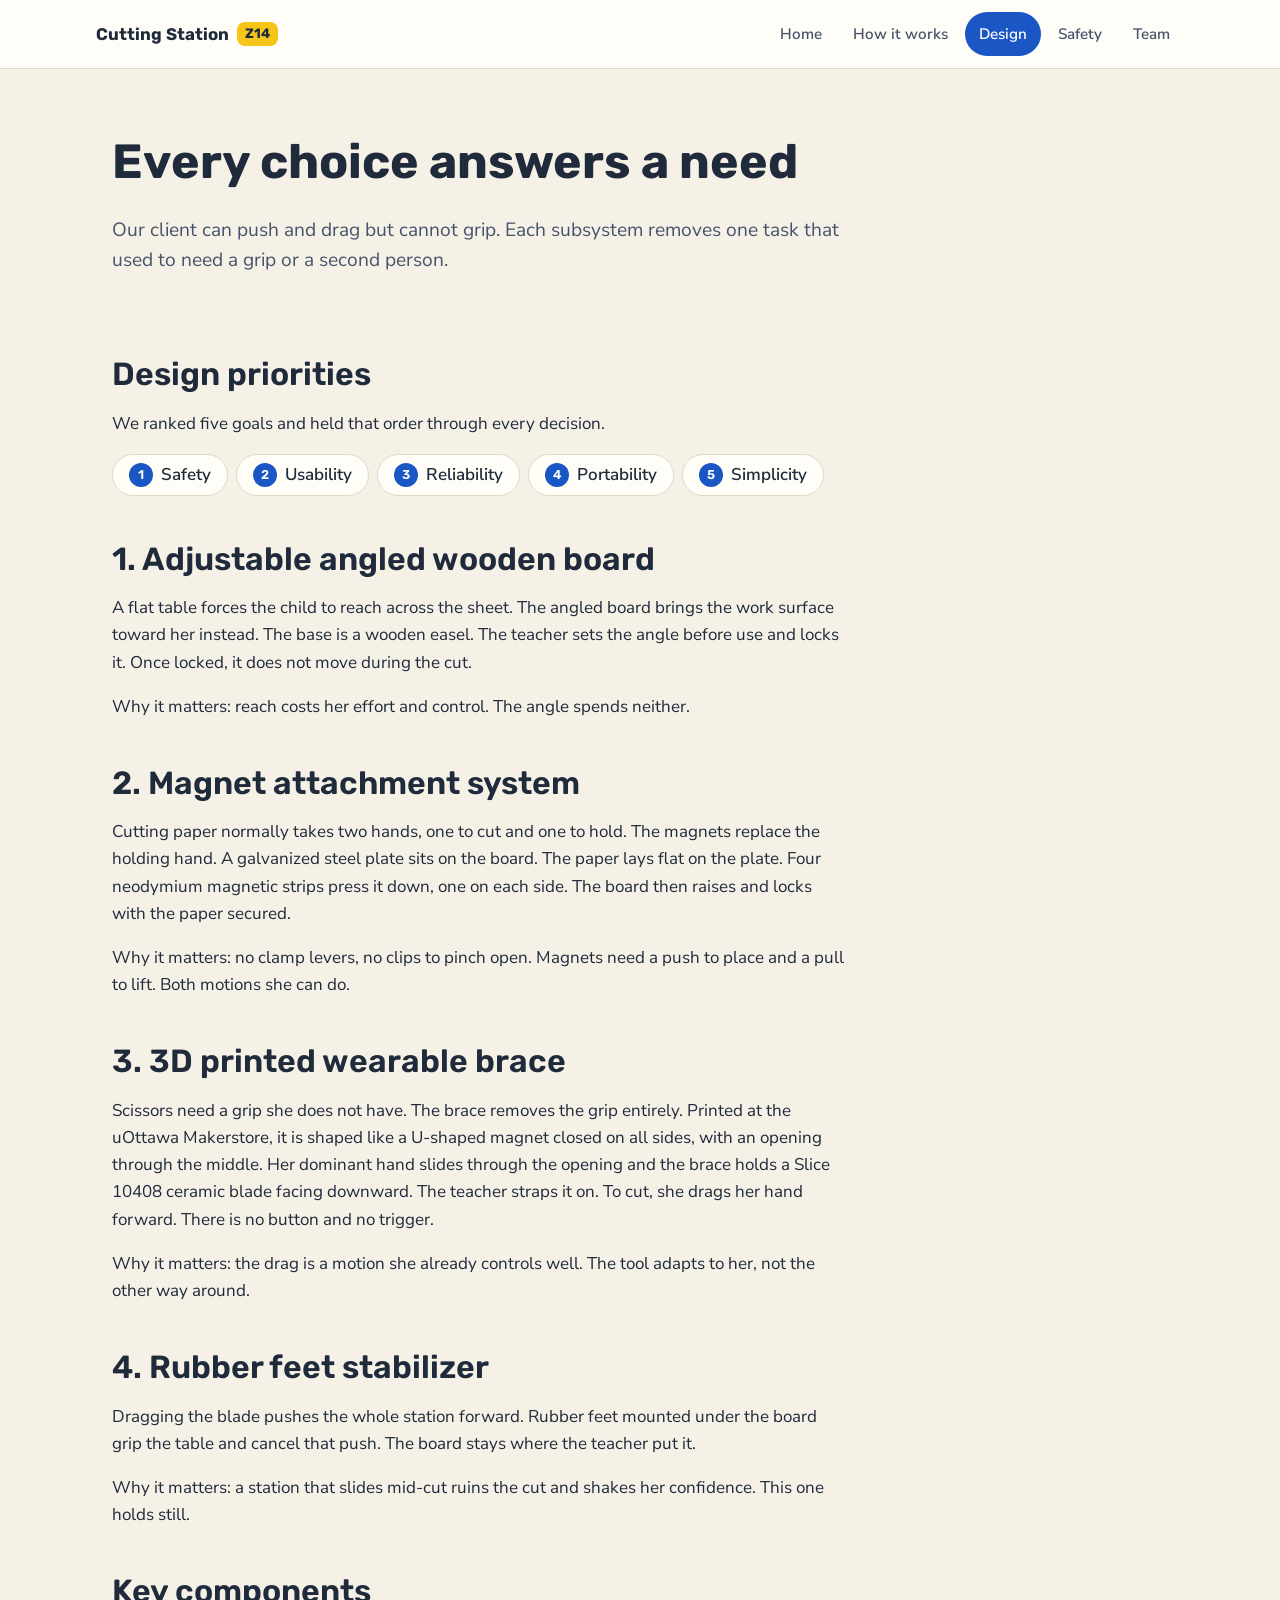
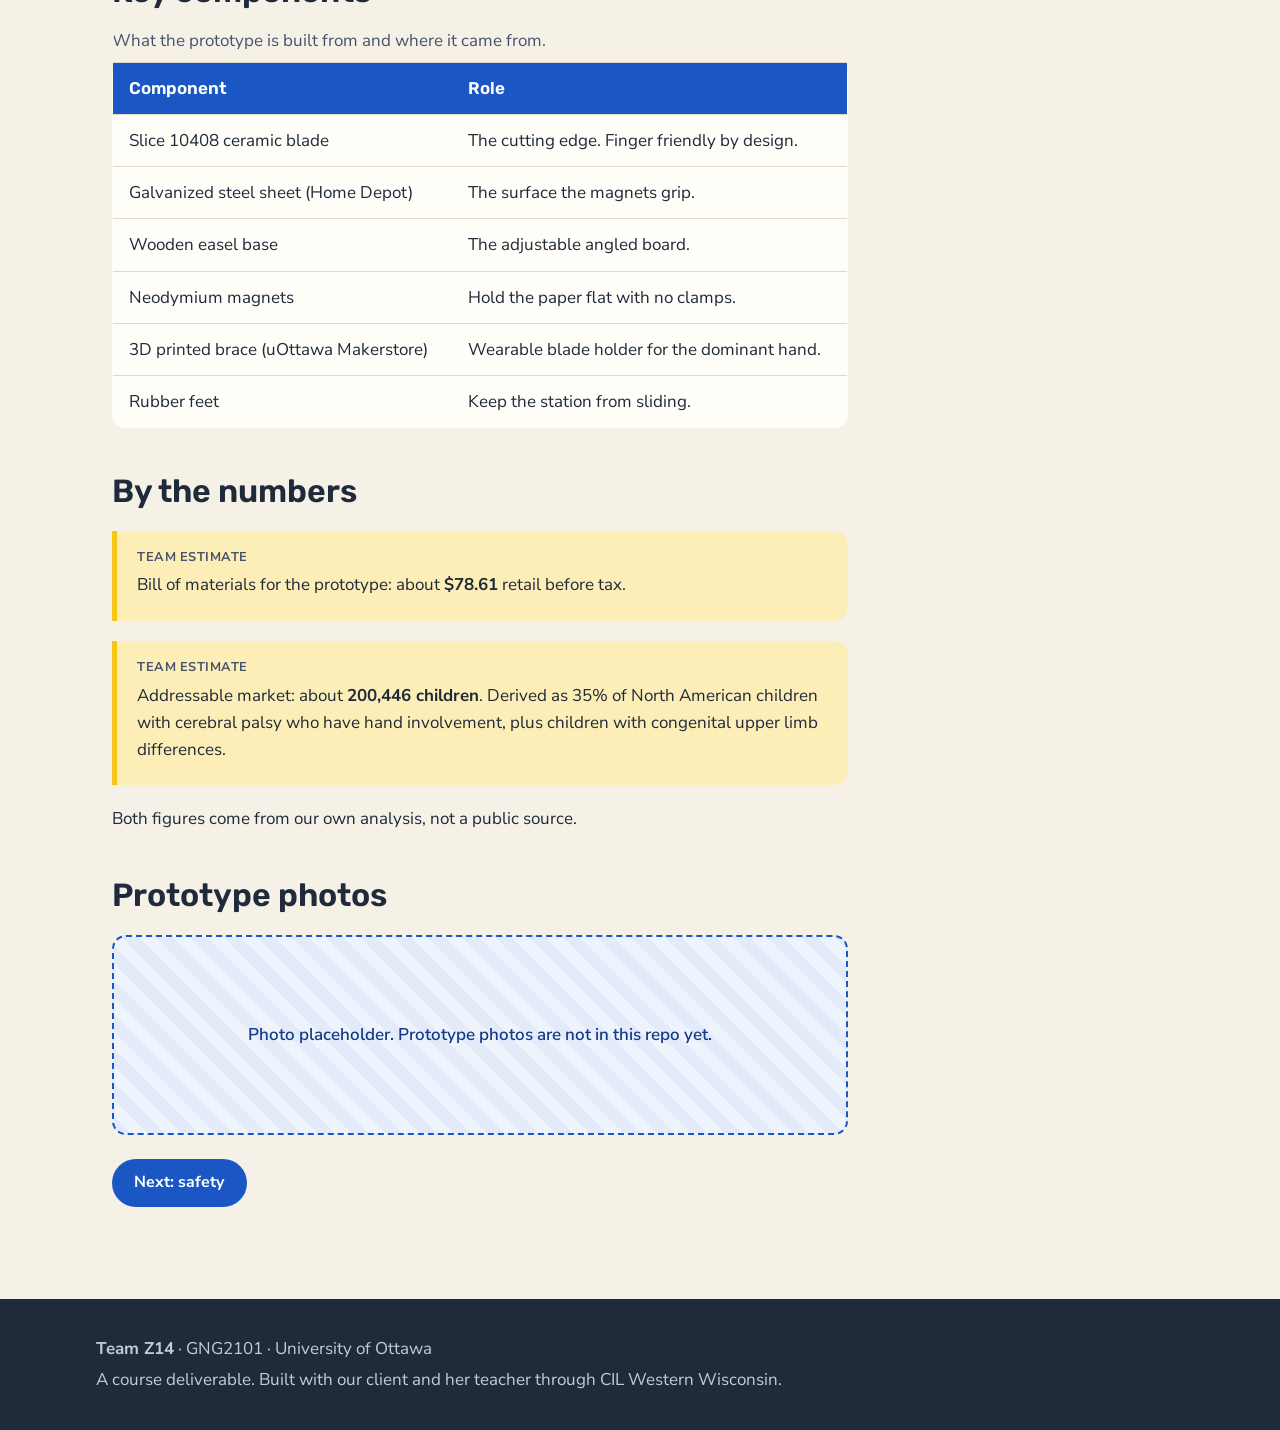
==== design.html @ d17e79a3 "Add Team Z14 product website Five static pages (home, how it works, design, safety, team) with an an" ====
<!DOCTYPE html>
<html lang="en">
<head>
  <meta charset="UTF-8">
  <meta name="viewport" content="width=device-width, initial-scale=1, viewport-fit=cover">
  <meta name="description" content="The four subsystems of the one-hand adaptive cutting station in detail, with the design priorities and the reasoning behind each choice.">
  <title>Design | One-Hand Adaptive Cutting Station | Team Z14</title>
  <link rel="stylesheet" href="styles.css">
</head>
<body>
  <a class="skip-link" href="#main">Skip to main content</a>

  <header class="site-header">
    <div class="header-inner">
      <a class="brand" href="index.html">Cutting Station <span class="brand-badge">Z14</span></a>
      <nav class="site-nav" aria-label="Main navigation">
        <a href="index.html">Home</a>
        <a href="how-it-works.html">How it works</a>
        <a href="design.html" aria-current="page">Design</a>
        <a href="safety.html">Safety</a>
        <a href="team.html">Team</a>
      </nav>
    </div>
  </header>

  <main id="main">
    <section class="hero reveal">
      <h1>Every choice answers a need</h1>
      <p class="lede">Our client can push and drag but cannot grip. Each subsystem removes one task that used to need a grip or a second person.</p>
    </section>

    <section aria-labelledby="priorities-heading" class="prose">
      <h2 id="priorities-heading">Design priorities</h2>
      <p>We ranked five goals and held that order through every decision.</p>
      <ol class="priority-list">
        <li><span class="rank" aria-hidden="true">1</span> Safety</li>
        <li><span class="rank" aria-hidden="true">2</span> Usability</li>
        <li><span class="rank" aria-hidden="true">3</span> Reliability</li>
        <li><span class="rank" aria-hidden="true">4</span> Portability</li>
        <li><span class="rank" aria-hidden="true">5</span> Simplicity</li>
      </ol>
    </section>

    <section aria-labelledby="board-heading" class="prose">
      <h2 id="board-heading">1. Adjustable angled wooden board</h2>
      <p>A flat table forces the child to reach across the sheet. The angled board brings the work surface toward her instead. The base is a wooden easel. The teacher sets the angle before use and locks it. Once locked, it does not move during the cut.</p>
      <p>Why it matters: reach costs her effort and control. The angle spends neither.</p>
    </section>

    <section aria-labelledby="magnet-heading" class="prose">
      <h2 id="magnet-heading">2. Magnet attachment system</h2>
      <p>Cutting paper normally takes two hands, one to cut and one to hold. The magnets replace the holding hand. A galvanized steel plate sits on the board. The paper lays flat on the plate. Four neodymium magnetic strips press it down, one on each side. The board then raises and locks with the paper secured.</p>
      <p>Why it matters: no clamp levers, no clips to pinch open. Magnets need a push to place and a pull to lift. Both motions she can do.</p>
    </section>

    <section aria-labelledby="brace-heading" class="prose">
      <h2 id="brace-heading">3. 3D printed wearable brace</h2>
      <p>Scissors need a grip she does not have. The brace removes the grip entirely. Printed at the uOttawa Makerstore, it is shaped like a U-shaped magnet closed on all sides, with an opening through the middle. Her dominant hand slides through the opening and the brace holds a Slice 10408 ceramic blade facing downward. The teacher straps it on. To cut, she drags her hand forward. There is no button and no trigger.</p>
      <p>Why it matters: the drag is a motion she already controls well. The tool adapts to her, not the other way around.</p>
    </section>

    <section aria-labelledby="feet-heading" class="prose">
      <h2 id="feet-heading">4. Rubber feet stabilizer</h2>
      <p>Dragging the blade pushes the whole station forward. Rubber feet mounted under the board grip the table and cancel that push. The board stays where the teacher put it.</p>
      <p>Why it matters: a station that slides mid-cut ruins the cut and shakes her confidence. This one holds still.</p>
    </section>

    <section aria-labelledby="components-heading">
      <h2 id="components-heading">Key components</h2>
      <div class="table-wrap">
        <table>
          <caption style="text-align:left; padding: 0 0 0.5rem; color: var(--ink-soft);">What the prototype is built from and where it came from.</caption>
          <thead>
            <tr>
              <th scope="col">Component</th>
              <th scope="col">Role</th>
            </tr>
          </thead>
          <tbody>
            <tr>
              <td>Slice 10408 ceramic blade</td>
              <td>The cutting edge. Finger friendly by design.</td>
            </tr>
            <tr>
              <td>Galvanized steel sheet (Home Depot)</td>
              <td>The surface the magnets grip.</td>
            </tr>
            <tr>
              <td>Wooden easel base</td>
              <td>The adjustable angled board.</td>
            </tr>
            <tr>
              <td>Neodymium magnets</td>
              <td>Hold the paper flat with no clamps.</td>
            </tr>
            <tr>
              <td>3D printed brace (uOttawa Makerstore)</td>
              <td>Wearable blade holder for the dominant hand.</td>
            </tr>
            <tr>
              <td>Rubber feet</td>
              <td>Keep the station from sliding.</td>
            </tr>
          </tbody>
        </table>
      </div>
    </section>

    <section aria-labelledby="numbers-heading" class="prose">
      <h2 id="numbers-heading">By the numbers</h2>
      <div class="estimate">
        <p class="label">Team estimate</p>
        <p>Bill of materials for the prototype: about <strong>$78.61</strong> retail before tax.</p>
      </div>
      <div class="estimate">
        <p class="label">Team estimate</p>
        <p>Addressable market: about <strong>200,446 children</strong>. Derived as 35% of North American children with cerebral palsy who have hand involvement, plus children with congenital upper limb differences.</p>
      </div>
      <p>Both figures come from our own analysis, not a public source.</p>
    </section>

    <section aria-labelledby="photos-heading" class="prose">
      <h2 id="photos-heading">Prototype photos</h2>
      <div class="photo-placeholder" role="img" aria-label="Placeholder for photos of the four subsystems. Photos are coming.">
        Photo placeholder. Prototype photos are not in this repo yet.
      </div>
      <div class="cta-row">
        <a class="btn btn-primary" href="safety.html">Next: safety</a>
      </div>
    </section>
  </main>

  <footer class="site-footer">
    <div class="footer-inner">
      <p><strong>Team Z14</strong> · GNG2101 · University of Ottawa</p>
      <p>A course deliverable. Built with our client and her teacher through CIL Western Wisconsin.</p>
    </div>
  </footer>
</body>
</html>
---- styles.css ----
/* Team Z14, One-Hand Adaptive Cutting Station */
@import url('https://fonts.googleapis.com/css2?family=Nunito+Sans:wght@400;600;700&family=Rubik:wght@500;600;700&display=swap');

:root {
  --bg: #f6f1e7;            /* beige background */
  --surface: #fffdf8;       /* card surface */
  --ink: #1f2a3a;           /* near-black blue for text */
  --ink-soft: #46536a;      /* secondary text, 7:1+ on beige */
  --blue: #1a56c4;          /* primary blue */
  --blue-dark: #123b88;
  --blue-tint: #e3ebfa;
  --yellow: #f5c518;        /* accent yellow */
  --yellow-soft: #fdeeb8;
  --line: #e2d9c6;
  --radius: 14px;
  --shadow: 0 1px 3px rgba(31, 42, 58, 0.08), 0 6px 18px rgba(31, 42, 58, 0.06);
}

* { box-sizing: border-box; }

html { scroll-behavior: smooth; }

body {
  margin: 0;
  font-family: 'Nunito Sans', -apple-system, 'Segoe UI', sans-serif;
  font-size: 1.0625rem;
  line-height: 1.6;
  color: var(--ink);
  background: var(--bg);
  -webkit-text-size-adjust: 100%;
}

h1, h2, h3 {
  font-family: 'Rubik', -apple-system, 'Segoe UI', sans-serif;
  line-height: 1.2;
  color: var(--ink);
  margin: 0 0 0.5em;
}

h1 { font-size: clamp(1.9rem, 6vw, 3rem); font-weight: 700; }
h2 { font-size: clamp(1.4rem, 4.5vw, 2rem); font-weight: 600; }
h3 { font-size: 1.15rem; font-weight: 600; }

p { margin: 0 0 1em; }

a { color: var(--blue); }

:focus-visible {
  outline: 3px solid var(--blue);
  outline-offset: 2px;
  border-radius: 4px;
}

.skip-link {
  position: absolute;
  left: 1rem;
  top: -3.5rem;
  z-index: 100;
  background: var(--blue);
  color: #fff;
  padding: 0.75rem 1.25rem;
  border-radius: 0 0 10px 10px;
  text-decoration: none;
  transition: top 150ms ease-out;
}
.skip-link:focus { top: 0; }

/* Header */
.site-header {
  background: var(--surface);
  border-bottom: 1px solid var(--line);
  padding: 0.75rem 1rem;
  padding-top: max(0.75rem, env(safe-area-inset-top));
  position: sticky;
  top: 0;
  z-index: 50;
}

.header-inner {
  max-width: 68rem;
  margin: 0 auto;
  display: flex;
  flex-wrap: wrap;
  align-items: center;
  gap: 0.5rem 1rem;
}

.brand {
  font-family: 'Rubik', sans-serif;
  font-weight: 700;
  font-size: 1.05rem;
  color: var(--ink);
  text-decoration: none;
  display: inline-flex;
  align-items: center;
  gap: 0.5rem;
  min-height: 44px;
}

.brand-badge {
  background: var(--yellow);
  color: var(--ink);
  border-radius: 8px;
  padding: 0.1rem 0.5rem;
  font-size: 0.85rem;
}

.site-nav {
  display: flex;
  flex-wrap: wrap;
  gap: 0.25rem;
  margin-left: auto;
}

.site-nav a {
  display: inline-flex;
  align-items: center;
  min-height: 44px;
  padding: 0.35rem 0.85rem;
  border-radius: 999px;
  text-decoration: none;
  color: var(--ink-soft);
  font-weight: 600;
  font-size: 0.95rem;
  transition: background 200ms ease-out, color 200ms ease-out;
}

.site-nav a:hover { background: var(--blue-tint); color: var(--blue-dark); }

.site-nav a[aria-current="page"] {
  background: var(--blue);
  color: #fff;
}

/* Layout */
main {
  max-width: 68rem;
  margin: 0 auto;
  padding: 1.5rem 1rem 3rem;
  padding-left: max(1rem, env(safe-area-inset-left));
  padding-right: max(1rem, env(safe-area-inset-right));
}

.prose { max-width: 46rem; }

section { margin-bottom: 2.75rem; }

/* Hero */
.hero {
  padding: 2.5rem 0 1rem;
  max-width: 46rem;
}

.hero .eyebrow {
  display: inline-block;
  background: var(--yellow-soft);
  border: 1px solid var(--yellow);
  color: var(--ink);
  font-weight: 700;
  font-size: 0.85rem;
  border-radius: 999px;
  padding: 0.25rem 0.85rem;
  margin-bottom: 1rem;
}

.hero p.lede {
  font-size: 1.2rem;
  color: var(--ink-soft);
}

.cta-row {
  display: flex;
  flex-wrap: wrap;
  gap: 0.75rem;
  margin-top: 1.5rem;
}

.btn {
  display: inline-flex;
  align-items: center;
  justify-content: center;
  gap: 0.5rem;
  min-height: 48px;
  padding: 0.6rem 1.4rem;
  border-radius: 999px;
  font-weight: 700;
  font-size: 1rem;
  text-decoration: none;
  cursor: pointer;
  transition: background 200ms ease-out, transform 150ms ease-out;
  touch-action: manipulation;
}

.btn:active { transform: scale(0.97); }

.btn-primary { background: var(--blue); color: #fff; }
.btn-primary:hover { background: var(--blue-dark); }

.btn-secondary {
  background: var(--surface);
  color: var(--blue-dark);
  border: 2px solid var(--blue);
}
.btn-secondary:hover { background: var(--blue-tint); }

/* Cards */
.card-grid {
  display: grid;
  grid-template-columns: 1fr;
  gap: 1rem;
  margin: 1.25rem 0 0;
  padding: 0;
  list-style: none;
}

@media (min-width: 640px) {
  .card-grid { grid-template-columns: 1fr 1fr; }
}

.card {
  background: var(--surface);
  border: 1px solid var(--line);
  border-radius: var(--radius);
  box-shadow: var(--shadow);
  padding: 1.25rem;
}

.card .icon {
  width: 44px;
  height: 44px;
  border-radius: 12px;
  background: var(--blue-tint);
  color: var(--blue-dark);
  display: inline-flex;
  align-items: center;
  justify-content: center;
  margin-bottom: 0.75rem;
}

.card .icon svg { width: 24px; height: 24px; }

.card p { margin-bottom: 0; color: var(--ink-soft); }

/* Numbered steps */
.steps {
  list-style: none;
  counter-reset: step;
  margin: 1.25rem 0 0;
  padding: 0;
  max-width: 46rem;
}

.steps li {
  counter-increment: step;
  position: relative;
  padding: 0 0 1.5rem 3.5rem;
}

.steps li::before {
  content: counter(step);
  position: absolute;
  left: 0;
  top: 0;
  width: 2.5rem;
  height: 2.5rem;
  border-radius: 50%;
  background: var(--yellow);
  color: var(--ink);
  font-family: 'Rubik', sans-serif;
  font-weight: 700;
  display: flex;
  align-items: center;
  justify-content: center;
}

.steps li:not(:last-child)::after {
  content: "";
  position: absolute;
  left: 1.2rem;
  top: 2.75rem;
  bottom: 0.25rem;
  width: 2px;
  background: var(--line);
}

.steps h3 { margin-bottom: 0.25em; }
.steps p { color: var(--ink-soft); margin-bottom: 0; }

/* Priority list */
.priority-list {
  list-style: none;
  margin: 1rem 0 0;
  padding: 0;
  display: flex;
  flex-wrap: wrap;
  gap: 0.5rem;
}

.priority-list li {
  background: var(--surface);
  border: 1px solid var(--line);
  border-radius: 999px;
  padding: 0.4rem 1rem;
  font-weight: 600;
  display: inline-flex;
  align-items: center;
  gap: 0.5rem;
}

.priority-list .rank {
  background: var(--blue);
  color: #fff;
  width: 1.5rem;
  height: 1.5rem;
  border-radius: 50%;
  display: inline-flex;
  align-items: center;
  justify-content: center;
  font-size: 0.8rem;
  font-family: 'Rubik', sans-serif;
}

/* Photo placeholder */
.photo-placeholder {
  background: repeating-linear-gradient(
    45deg,
    var(--blue-tint),
    var(--blue-tint) 12px,
    #eef3fc 12px,
    #eef3fc 24px
  );
  border: 2px dashed var(--blue);
  border-radius: var(--radius);
  min-height: 200px;
  display: flex;
  align-items: center;
  justify-content: center;
  text-align: center;
  color: var(--blue-dark);
  font-weight: 600;
  padding: 1rem;
  margin: 1.25rem 0;
}

/* Estimate note */
.estimate {
  background: var(--yellow-soft);
  border-left: 5px solid var(--yellow);
  border-radius: 0 var(--radius) var(--radius) 0;
  padding: 1rem 1.25rem;
  margin: 1.25rem 0;
  max-width: 46rem;
}

.estimate p { margin-bottom: 0.35em; }
.estimate .label {
  font-size: 0.8rem;
  font-weight: 700;
  text-transform: uppercase;
  letter-spacing: 0.04em;
  color: var(--ink-soft);
}

/* Tables */
.table-wrap { overflow-x: auto; }

table {
  border-collapse: collapse;
  width: 100%;
  max-width: 46rem;
  background: var(--surface);
  border: 1px solid var(--line);
  border-radius: var(--radius);
  overflow: hidden;
}

th, td {
  text-align: left;
  padding: 0.75rem 1rem;
  border-bottom: 1px solid var(--line);
}

th {
  background: var(--blue);
  color: #fff;
  font-family: 'Rubik', sans-serif;
  font-weight: 600;
}

tr:last-child td { border-bottom: none; }

/* Team */
.team-grid {
  display: grid;
  grid-template-columns: 1fr;
  gap: 1rem;
  margin: 1.25rem 0 0;
  padding: 0;
  list-style: none;
}

@media (min-width: 640px) {
  .team-grid { grid-template-columns: 1fr 1fr; }
}

.team-card {
  background: var(--surface);
  border: 1px solid var(--line);
  border-radius: var(--radius);
  box-shadow: var(--shadow);
  padding: 1.25rem;
  display: flex;
  align-items: center;
  gap: 1rem;
}

.team-card .avatar {
  width: 56px;
  height: 56px;
  border-radius: 50%;
  background: var(--yellow);
  color: var(--ink);
  font-family: 'Rubik', sans-serif;
  font-weight: 700;
  font-size: 1.25rem;
  display: flex;
  align-items: center;
  justify-content: center;
  flex-shrink: 0;
}

.team-card h3 { margin-bottom: 0.1em; }
.team-card p { margin: 0; color: var(--ink-soft); font-size: 0.95rem; }

.todo-note {
  background: var(--blue-tint);
  border: 1px dashed var(--blue);
  border-radius: var(--radius);
  padding: 0.85rem 1.15rem;
  color: var(--blue-dark);
  font-weight: 600;
  max-width: 46rem;
}

/* Footer */
.site-footer {
  background: var(--ink);
  color: #e8ecf4;
  padding: 2rem 1rem;
  padding-bottom: max(2rem, env(safe-area-inset-bottom));
}

.footer-inner {
  max-width: 68rem;
  margin: 0 auto;
}

.site-footer p { margin: 0.25em 0; color: #c3cbdb; }
.site-footer a { color: var(--yellow); }

/* Reveal animation */
@media (prefers-reduced-motion: no-preference) {
  .reveal {
    opacity: 0;
    transform: translateY(12px);
    animation: reveal 500ms ease-out forwards;
  }
  @keyframes reveal {
    to { opacity: 1; transform: none; }
  }
}
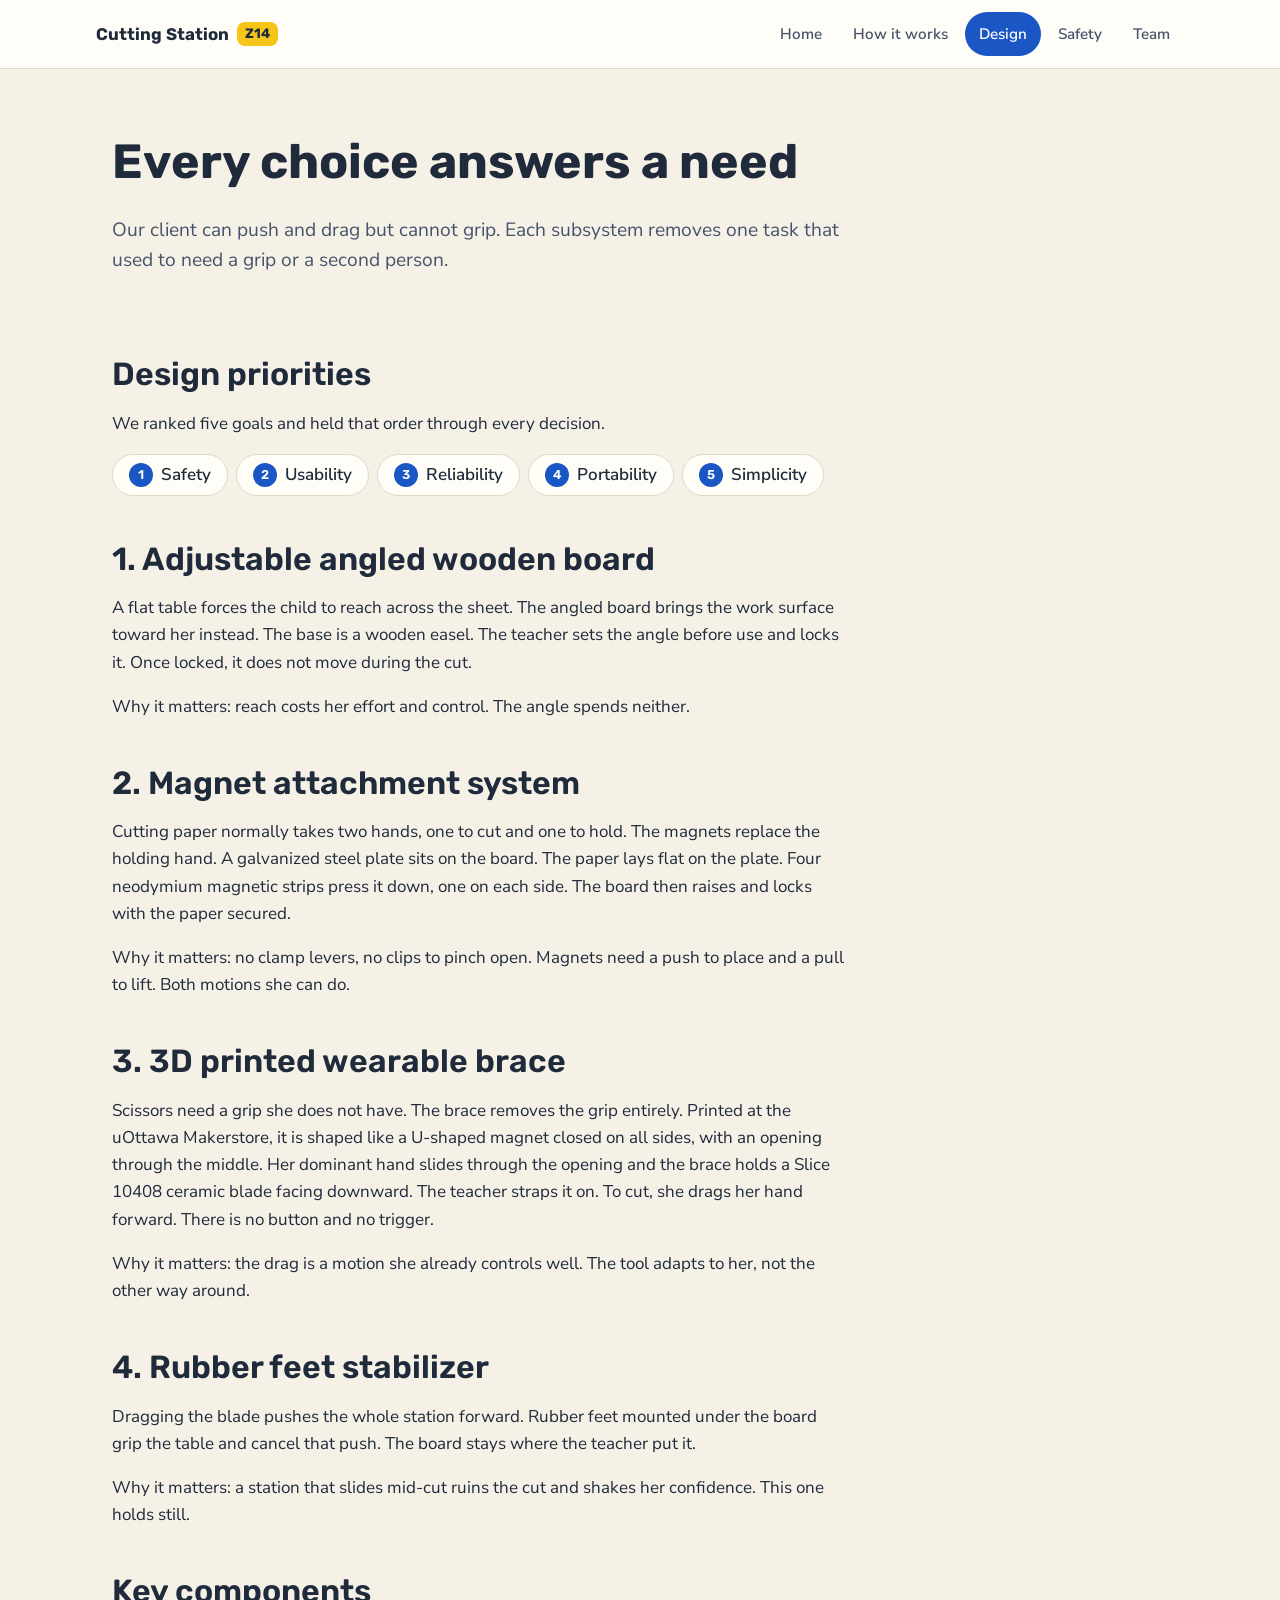
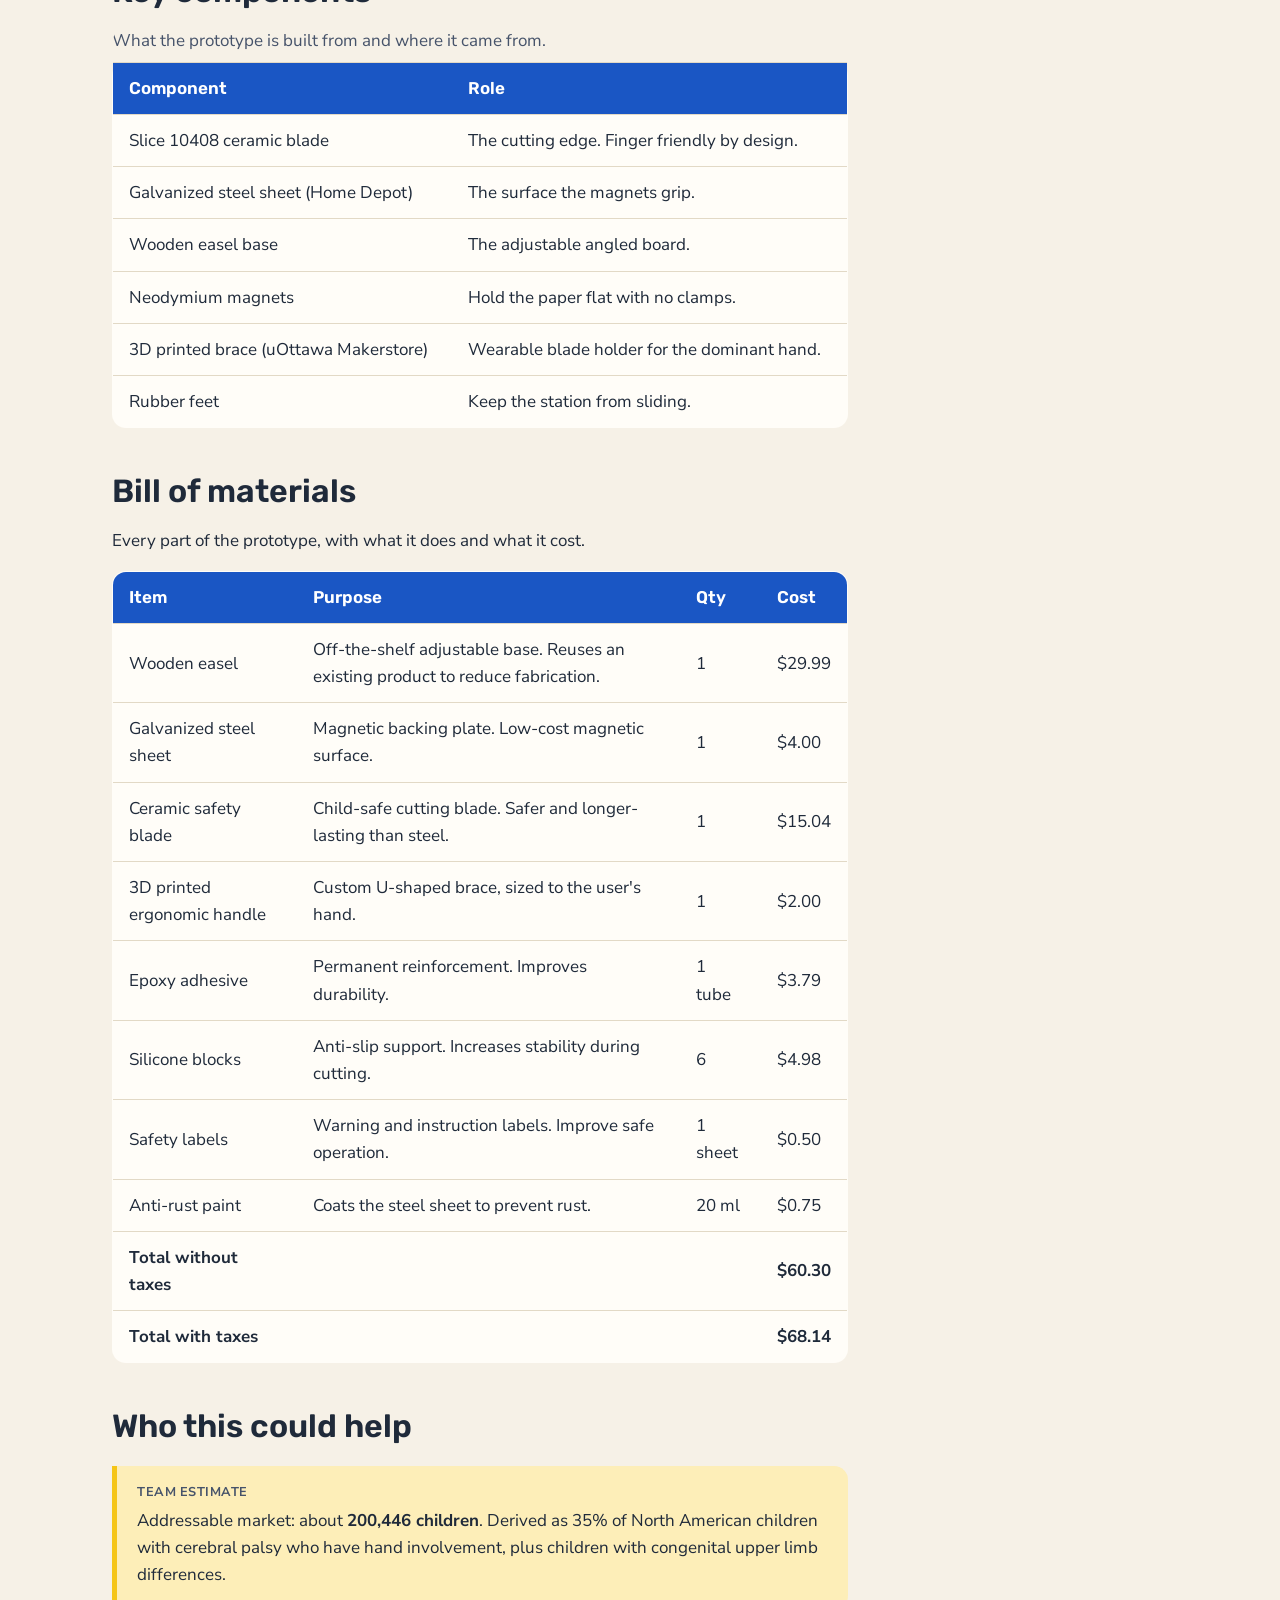
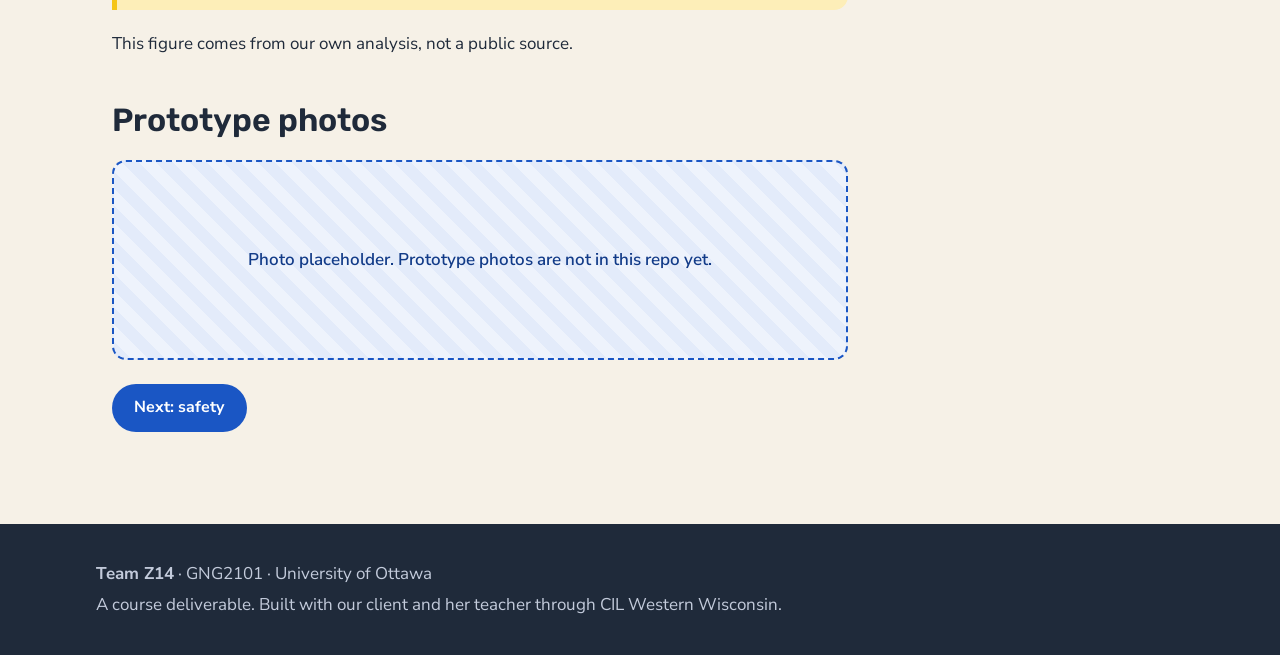
==== commit 2b2eb302: "Add demo scene controls and real bill of materials Number buttons 1-4 jump the home demo to each sce" ====
--- a/design.html
+++ b/design.html
@@ -106,17 +106,92 @@
       </div>
     </section>
 
+    <section aria-labelledby="bom-heading">
+      <h2 id="bom-heading">Bill of materials</h2>
+      <p class="prose">Every part of the prototype, with what it does and what it cost.</p>
+      <div class="table-wrap">
+        <table>
+          <thead>
+            <tr>
+              <th scope="col">Item</th>
+              <th scope="col">Purpose</th>
+              <th scope="col">Qty</th>
+              <th scope="col">Cost</th>
+            </tr>
+          </thead>
+          <tbody>
+            <tr>
+              <td>Wooden easel</td>
+              <td>Off-the-shelf adjustable base. Reuses an existing product to reduce fabrication.</td>
+              <td>1</td>
+              <td>$29.99</td>
+            </tr>
+            <tr>
+              <td>Galvanized steel sheet</td>
+              <td>Magnetic backing plate. Low-cost magnetic surface.</td>
+              <td>1</td>
+              <td>$4.00</td>
+            </tr>
+            <tr>
+              <td>Ceramic safety blade</td>
+              <td>Child-safe cutting blade. Safer and longer-lasting than steel.</td>
+              <td>1</td>
+              <td>$15.04</td>
+            </tr>
+            <tr>
+              <td>3D printed ergonomic handle</td>
+              <td>Custom U-shaped brace, sized to the user's hand.</td>
+              <td>1</td>
+              <td>$2.00</td>
+            </tr>
+            <tr>
+              <td>Epoxy adhesive</td>
+              <td>Permanent reinforcement. Improves durability.</td>
+              <td>1 tube</td>
+              <td>$3.79</td>
+            </tr>
+            <tr>
+              <td>Silicone blocks</td>
+              <td>Anti-slip support. Increases stability during cutting.</td>
+              <td>6</td>
+              <td>$4.98</td>
+            </tr>
+            <tr>
+              <td>Safety labels</td>
+              <td>Warning and instruction labels. Improve safe operation.</td>
+              <td>1 sheet</td>
+              <td>$0.50</td>
+            </tr>
+            <tr>
+              <td>Anti-rust paint</td>
+              <td>Coats the steel sheet to prevent rust.</td>
+              <td>20 ml</td>
+              <td>$0.75</td>
+            </tr>
+            <tr>
+              <td><strong>Total without taxes</strong></td>
+              <td></td>
+              <td></td>
+              <td><strong>$60.30</strong></td>
+            </tr>
+            <tr>
+              <td><strong>Total with taxes</strong></td>
+              <td></td>
+              <td></td>
+              <td><strong>$68.14</strong></td>
+            </tr>
+          </tbody>
+        </table>
+      </div>
+    </section>
+
     <section aria-labelledby="numbers-heading" class="prose">
-      <h2 id="numbers-heading">By the numbers</h2>
-      <div class="estimate">
-        <p class="label">Team estimate</p>
-        <p>Bill of materials for the prototype: about <strong>$78.61</strong> retail before tax.</p>
-      </div>
+      <h2 id="numbers-heading">Who this could help</h2>
       <div class="estimate">
         <p class="label">Team estimate</p>
         <p>Addressable market: about <strong>200,446 children</strong>. Derived as 35% of North American children with cerebral palsy who have hand involvement, plus children with congenital upper limb differences.</p>
       </div>
-      <p>Both figures come from our own analysis, not a public source.</p>
+      <p>This figure comes from our own analysis, not a public source.</p>
     </section>
 
     <section aria-labelledby="photos-heading" class="prose">
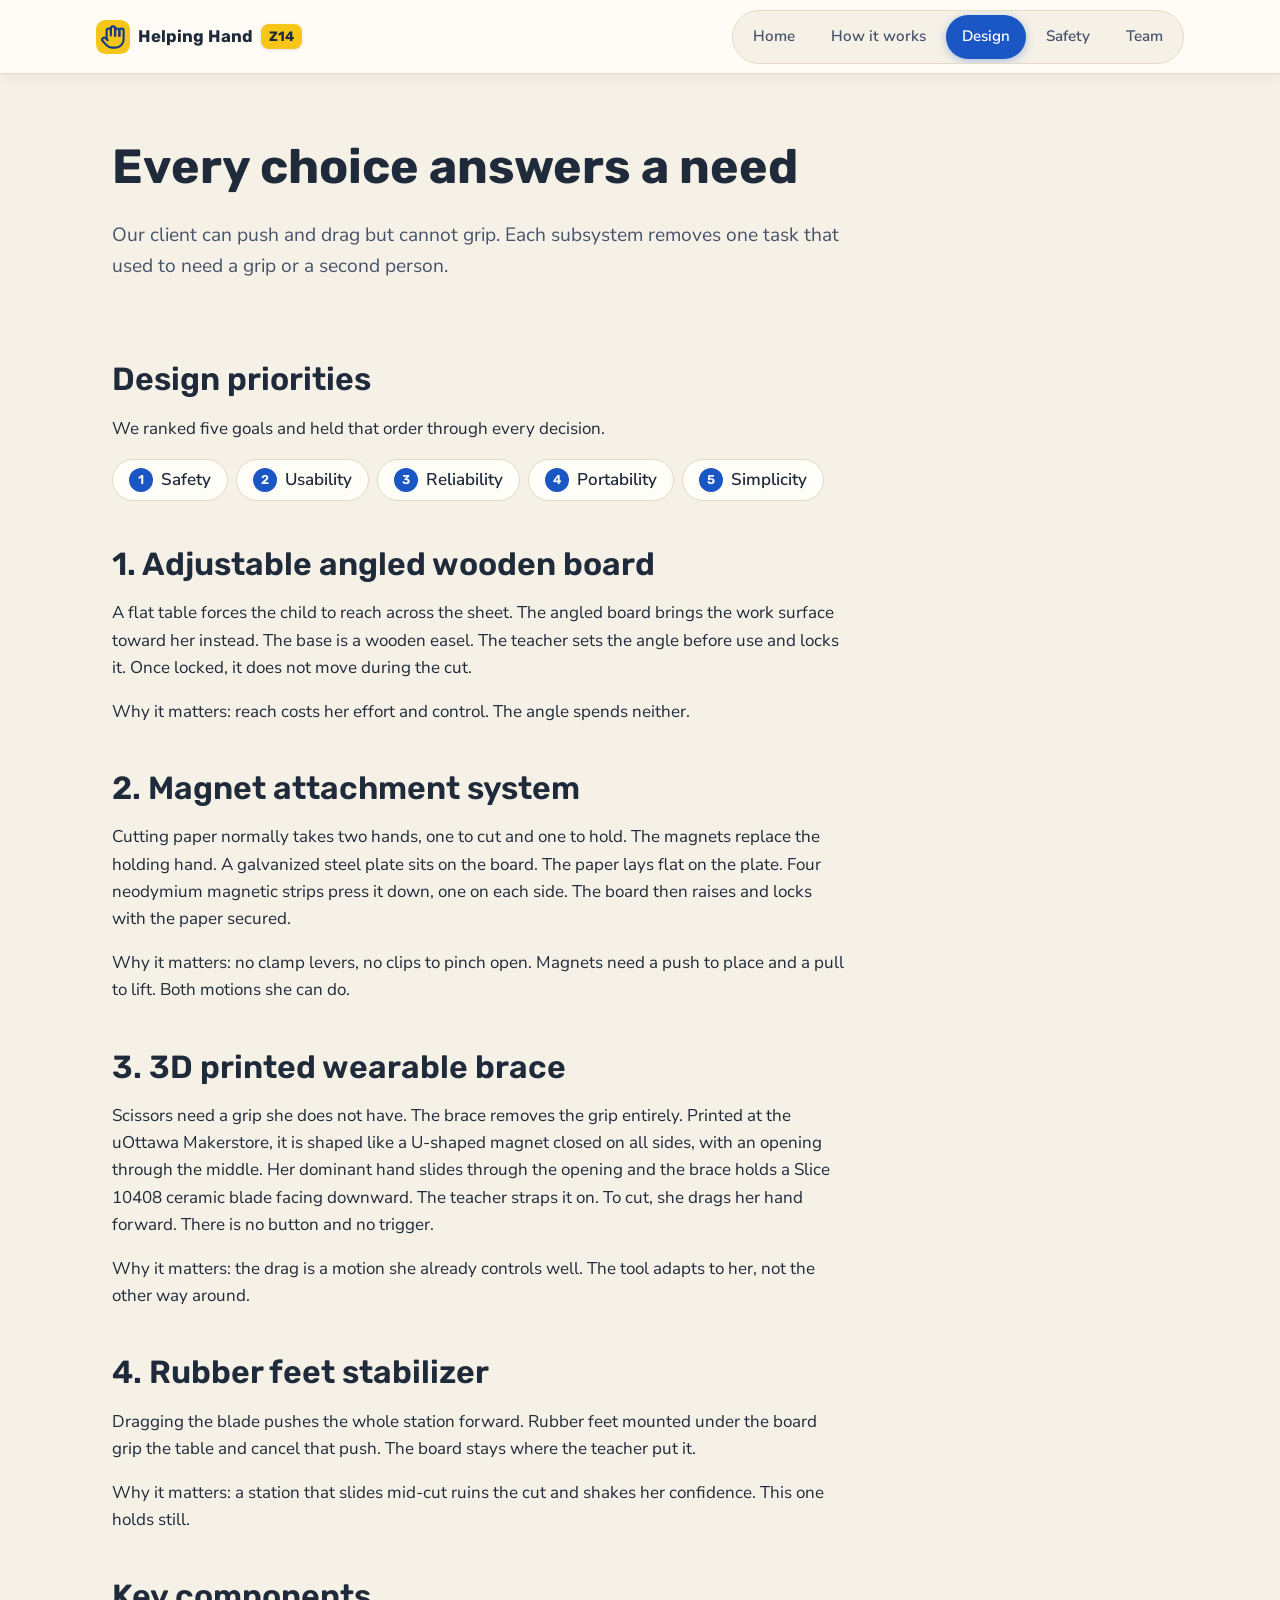
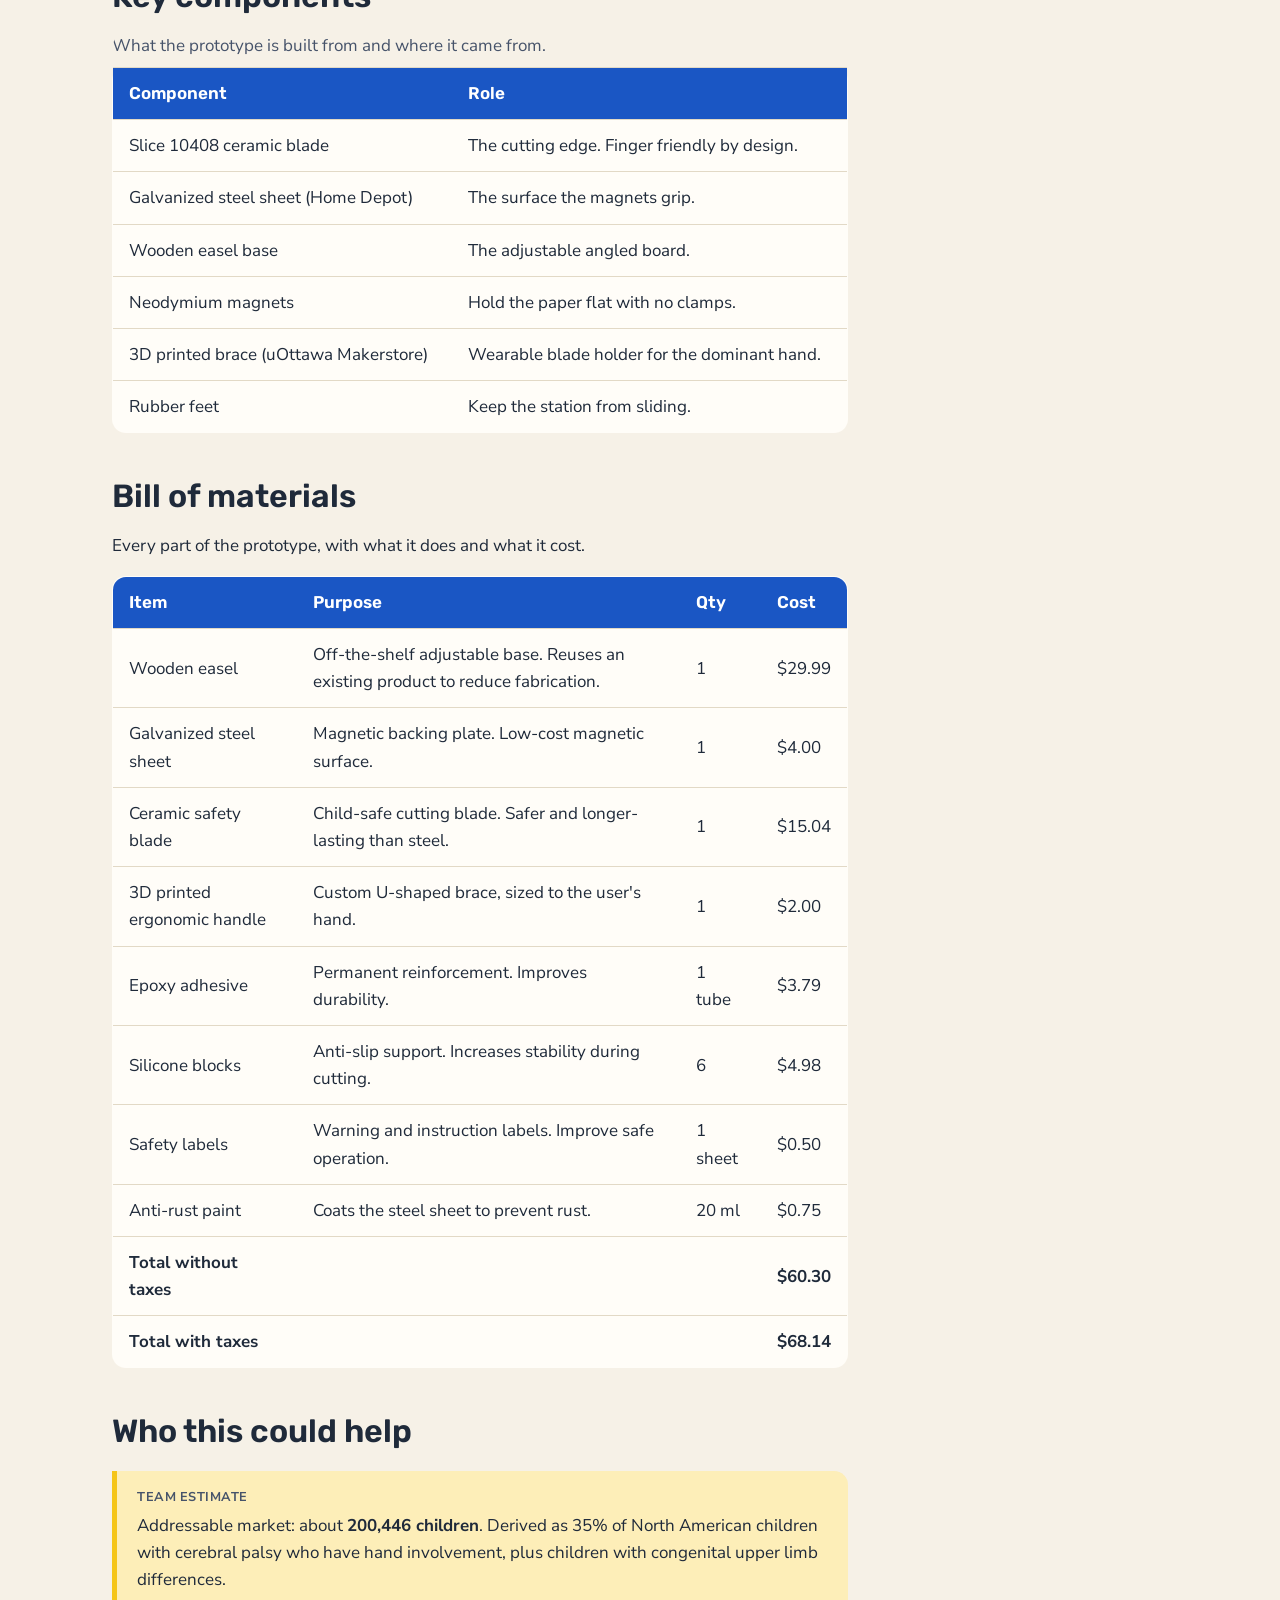
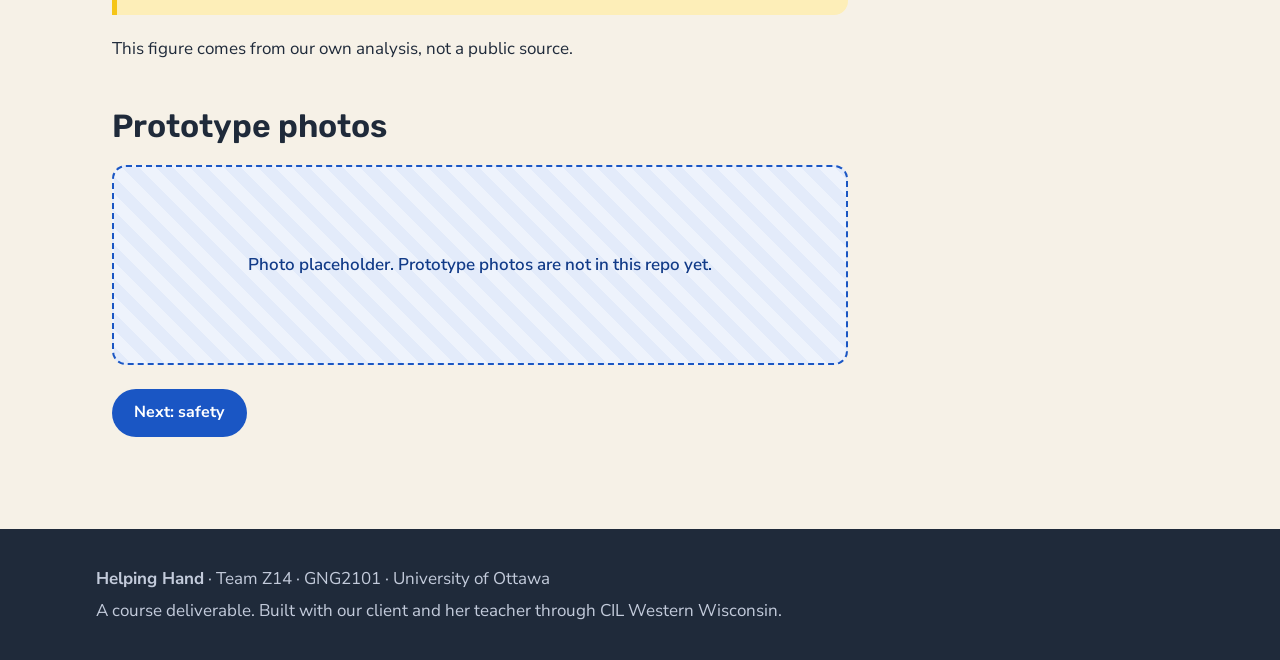
==== commit e612796f: "Add animated helping-hand logo and Helping Hand team name The nav brand shows a hand mark that draws" ====
--- a/design.html
+++ b/design.html
@@ -1,10 +1,11 @@
-<!DOCTYPE html>
+﻿<!DOCTYPE html>
 <html lang="en">
 <head>
   <meta charset="UTF-8">
   <meta name="viewport" content="width=device-width, initial-scale=1, viewport-fit=cover">
   <meta name="description" content="The four subsystems of the one-hand adaptive cutting station in detail, with the design priorities and the reasoning behind each choice.">
-  <title>Design | One-Hand Adaptive Cutting Station | Team Z14</title>
+  <title>Design | One-Hand Adaptive Cutting Station | Helping Hand</title>
+  <link rel="icon" href="logo.svg" type="image/svg+xml">
   <link rel="stylesheet" href="styles.css">
 </head>
 <body>
@@ -12,7 +13,7 @@
 
   <header class="site-header">
     <div class="header-inner">
-      <a class="brand" href="index.html">Cutting Station <span class="brand-badge">Z14</span></a>
+      <a class="brand" href="index.html"><svg class="brand-logo" viewBox="0 0 32 32" aria-hidden="true"><rect width="32" height="32" rx="9" fill="#f5c518"/><g fill="none" stroke="#123b88" stroke-width="2" stroke-linecap="round" stroke-linejoin="round" transform="translate(4 4)"><path d="M18 11V6a2 2 0 0 0-4 0v5"/><path d="M14 10V4a2 2 0 0 0-4 0v2"/><path d="M10 10.5V6a2 2 0 0 0-4 0v8"/><path d="m7 15-1.76-1.76a2 2 0 0 0-2.83 2.83l3.6 3.6A8 8 0 0 0 12 22h2a8 8 0 0 0 8-8V6a2 2 0 0 0-4 0v5"/></g></svg> Helping Hand <span class="brand-badge">Z14</span></a>
       <nav class="site-nav" aria-label="Main navigation">
         <a href="index.html">Home</a>
         <a href="how-it-works.html">How it works</a>
@@ -207,7 +208,7 @@
 
   <footer class="site-footer">
     <div class="footer-inner">
-      <p><strong>Team Z14</strong> · GNG2101 · University of Ottawa</p>
+      <p><strong>Helping Hand</strong> · Team Z14 · GNG2101 · University of Ottawa</p>
       <p>A course deliverable. Built with our client and her teacher through CIL Western Wisconsin.</p>
     </div>
   </footer>
--- a/styles.css
+++ b/styles.css
@@ -67,10 +67,13 @@
 
 /* Header */
 .site-header {
-  background: var(--surface);
+  background: rgba(255, 253, 248, 0.92);
+  -webkit-backdrop-filter: blur(12px);
+  backdrop-filter: blur(12px);
   border-bottom: 1px solid var(--line);
-  padding: 0.75rem 1rem;
-  padding-top: max(0.75rem, env(safe-area-inset-top));
+  box-shadow: 0 2px 14px rgba(31, 42, 58, 0.06);
+  padding: 0.6rem 1rem;
+  padding-top: max(0.6rem, env(safe-area-inset-top));
   position: sticky;
   top: 0;
   z-index: 50;
@@ -97,31 +100,76 @@
   min-height: 44px;
 }
 
+.brand-logo {
+  width: 34px;
+  height: 34px;
+  flex-shrink: 0;
+  transform-origin: 50% 80%;
+}
+
+@media (prefers-reduced-motion: no-preference) {
+  .brand-logo path {
+    stroke-dasharray: 60;
+    stroke-dashoffset: 60;
+    animation: logo-draw 700ms ease-out forwards;
+  }
+  .brand-logo path:nth-of-type(1) { animation-delay: 100ms; }
+  .brand-logo path:nth-of-type(2) { animation-delay: 220ms; }
+  .brand-logo path:nth-of-type(3) { animation-delay: 340ms; }
+  .brand-logo path:nth-of-type(4) { animation-delay: 460ms; }
+
+  @keyframes logo-draw {
+    to { stroke-dashoffset: 0; }
+  }
+
+  .brand:hover .brand-logo,
+  .brand:focus-visible .brand-logo {
+    animation: logo-wave 600ms ease-in-out;
+  }
+
+  @keyframes logo-wave {
+    0%, 100% { transform: rotate(0); }
+    25% { transform: rotate(-12deg); }
+    60% { transform: rotate(10deg); }
+  }
+}
+
 .brand-badge {
   background: var(--yellow);
   color: var(--ink);
   border-radius: 8px;
   padding: 0.1rem 0.5rem;
   font-size: 0.85rem;
+  box-shadow: 0 1px 3px rgba(31, 42, 58, 0.15);
 }
 
 .site-nav {
   display: flex;
-  flex-wrap: wrap;
   gap: 0.25rem;
   margin-left: auto;
-}
+  background: var(--bg);
+  border: 1px solid var(--line);
+  border-radius: 999px;
+  padding: 0.25rem;
+  overflow-x: auto;
+  scrollbar-width: none;
+  -webkit-overflow-scrolling: touch;
+}
+
+.site-nav::-webkit-scrollbar { display: none; }
 
 .site-nav a {
   display: inline-flex;
   align-items: center;
+  justify-content: center;
   min-height: 44px;
-  padding: 0.35rem 0.85rem;
+  padding: 0.3rem 1rem;
   border-radius: 999px;
   text-decoration: none;
   color: var(--ink-soft);
   font-weight: 600;
   font-size: 0.95rem;
+  white-space: nowrap;
   transition: background 200ms ease-out, color 200ms ease-out;
 }
 
@@ -130,6 +178,22 @@
 .site-nav a[aria-current="page"] {
   background: var(--blue);
   color: #fff;
+  box-shadow: 0 2px 8px rgba(26, 86, 196, 0.35);
+}
+
+@media (max-width: 640px) {
+  .header-inner {
+    flex-direction: column;
+    align-items: stretch;
+    gap: 0.4rem;
+  }
+  .brand { justify-content: center; min-height: 0; }
+  .site-nav { margin-left: 0; width: 100%; }
+  .site-nav a {
+    flex: 1;
+    padding: 0.3rem 0.6rem;
+    font-size: 0.875rem;
+  }
 }
 
 /* Layout */
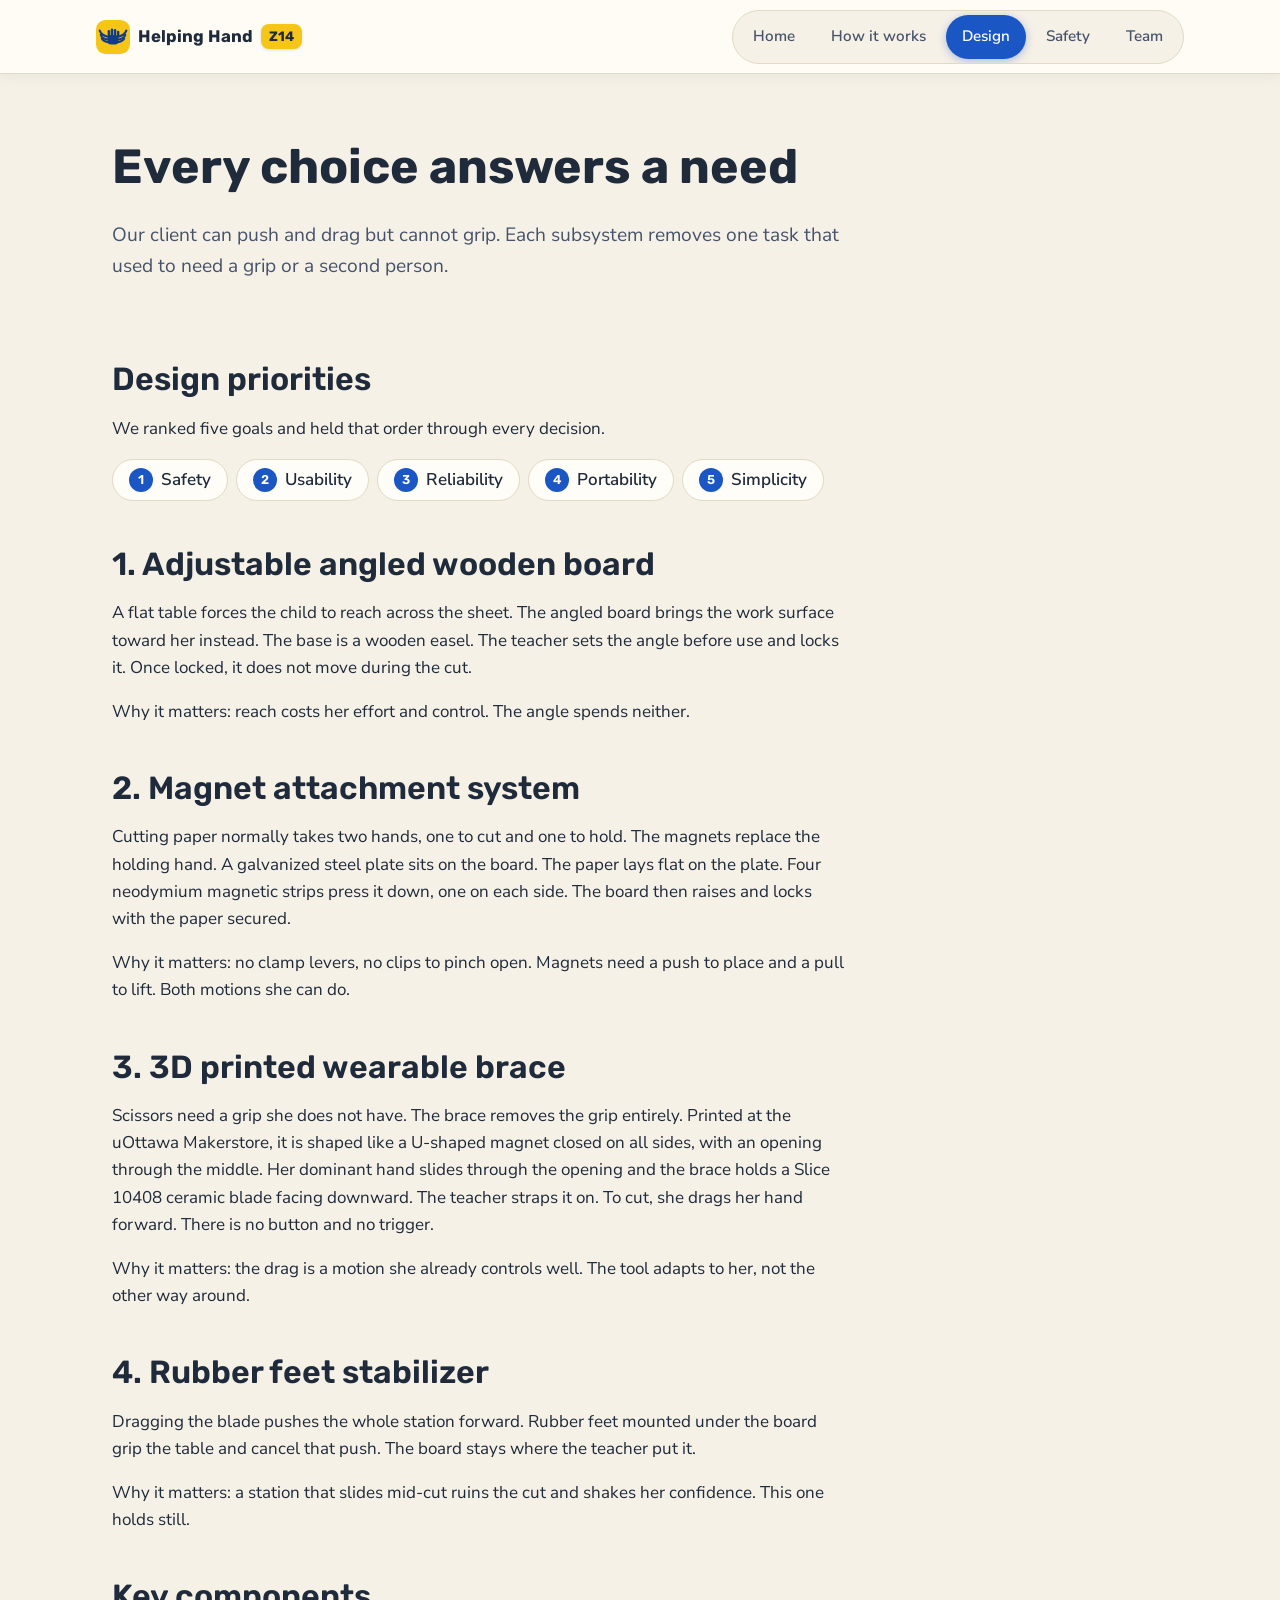
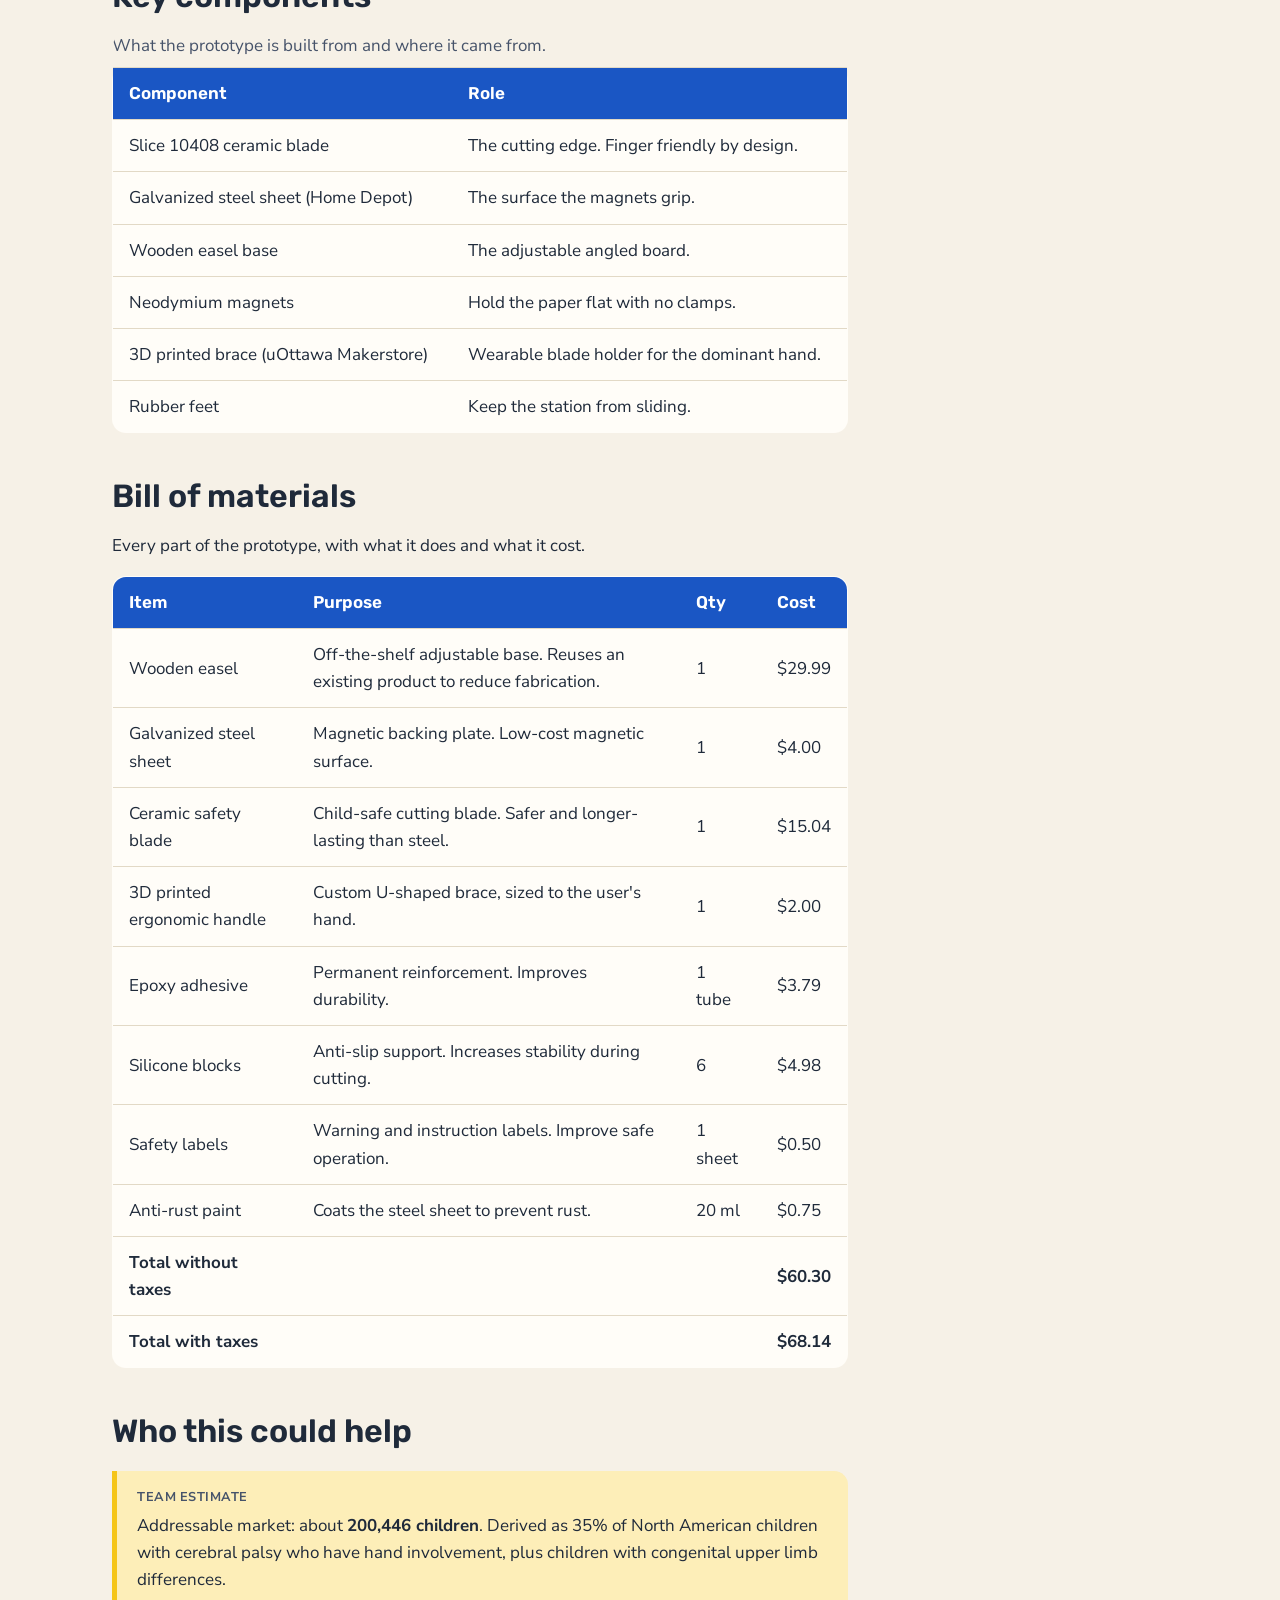
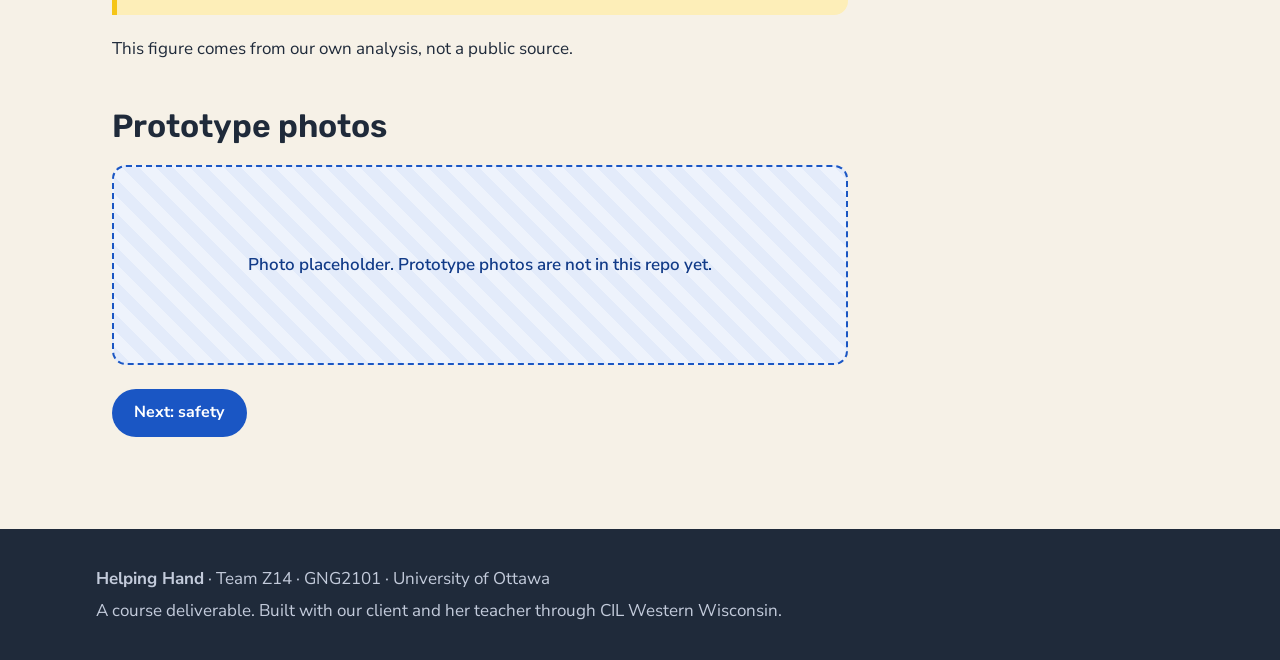
==== commit 9632a994: "Give the logo wings and a solid hand The hand is now a filled silhouette so the three wing feathers " ====
--- a/design.html
+++ b/design.html
@@ -13,7 +13,7 @@
 
   <header class="site-header">
     <div class="header-inner">
-      <a class="brand" href="index.html"><svg class="brand-logo" viewBox="0 0 32 32" aria-hidden="true"><rect width="32" height="32" rx="9" fill="#f5c518"/><g fill="none" stroke="#123b88" stroke-width="2" stroke-linecap="round" stroke-linejoin="round" transform="translate(4 4)"><path d="M18 11V6a2 2 0 0 0-4 0v5"/><path d="M14 10V4a2 2 0 0 0-4 0v2"/><path d="M10 10.5V6a2 2 0 0 0-4 0v8"/><path d="m7 15-1.76-1.76a2 2 0 0 0-2.83 2.83l3.6 3.6A8 8 0 0 0 12 22h2a8 8 0 0 0 8-8V6a2 2 0 0 0-4 0v5"/></g></svg> Helping Hand <span class="brand-badge">Z14</span></a>
+      <a class="brand" href="index.html"><svg class="brand-logo" viewBox="0 0 32 32" aria-hidden="true"><rect width="32" height="32" rx="9" fill="#f5c518"/><g class="wing wing-l" fill="none" stroke="#123b88" stroke-width="2" stroke-linecap="round"><path d="M12 16 C 7 15, 4.5 13, 3.5 10"/><path d="M12 18.5 C 8 18, 5 16.5, 4.5 14"/><path d="M12 21 C 9 20.5, 6.5 19.5, 5.5 17.5"/></g><g class="wing wing-r" fill="none" stroke="#123b88" stroke-width="2" stroke-linecap="round"><path d="M20 16 C 25 15, 27.5 13, 28.5 10"/><path d="M20 18.5 C 24 18, 27 16.5, 27.5 14"/><path d="M20 21 C 23 20.5, 25.5 19.5, 26.5 17.5"/></g><g fill="#123b88"><rect x="11" y="14" width="10" height="9" rx="3"/><rect x="11" y="9.5" width="2.3" height="6" rx="1.15"/><rect x="13.9" y="8" width="2.3" height="7.5" rx="1.15"/><rect x="16.8" y="8.5" width="2.3" height="7" rx="1.15"/><rect x="19.7" y="10" width="2.3" height="5.5" rx="1.15"/></g></svg> Helping Hand <span class="brand-badge">Z14</span></a>
       <nav class="site-nav" aria-label="Main navigation">
         <a href="index.html">Home</a>
         <a href="how-it-works.html">How it works</a>
--- a/styles.css
+++ b/styles.css
@@ -107,6 +107,10 @@
   transform-origin: 50% 80%;
 }
 
+.brand-logo .wing { transform-box: fill-box; }
+.brand-logo .wing-l { transform-origin: 100% 50%; }
+.brand-logo .wing-r { transform-origin: 0% 50%; }
+
 @media (prefers-reduced-motion: no-preference) {
   .brand-logo path {
     stroke-dasharray: 60;
@@ -131,6 +135,28 @@
     0%, 100% { transform: rotate(0); }
     25% { transform: rotate(-12deg); }
     60% { transform: rotate(10deg); }
+  }
+
+  .brand:hover .wing-l,
+  .brand:focus-visible .wing-l {
+    animation: flap-l 700ms ease-in-out;
+  }
+
+  .brand:hover .wing-r,
+  .brand:focus-visible .wing-r {
+    animation: flap-r 700ms ease-in-out;
+  }
+
+  @keyframes flap-l {
+    0%, 100% { transform: rotate(0); }
+    35% { transform: rotate(18deg); }
+    70% { transform: rotate(-8deg); }
+  }
+
+  @keyframes flap-r {
+    0%, 100% { transform: rotate(0); }
+    35% { transform: rotate(-18deg); }
+    70% { transform: rotate(8deg); }
   }
 }
 
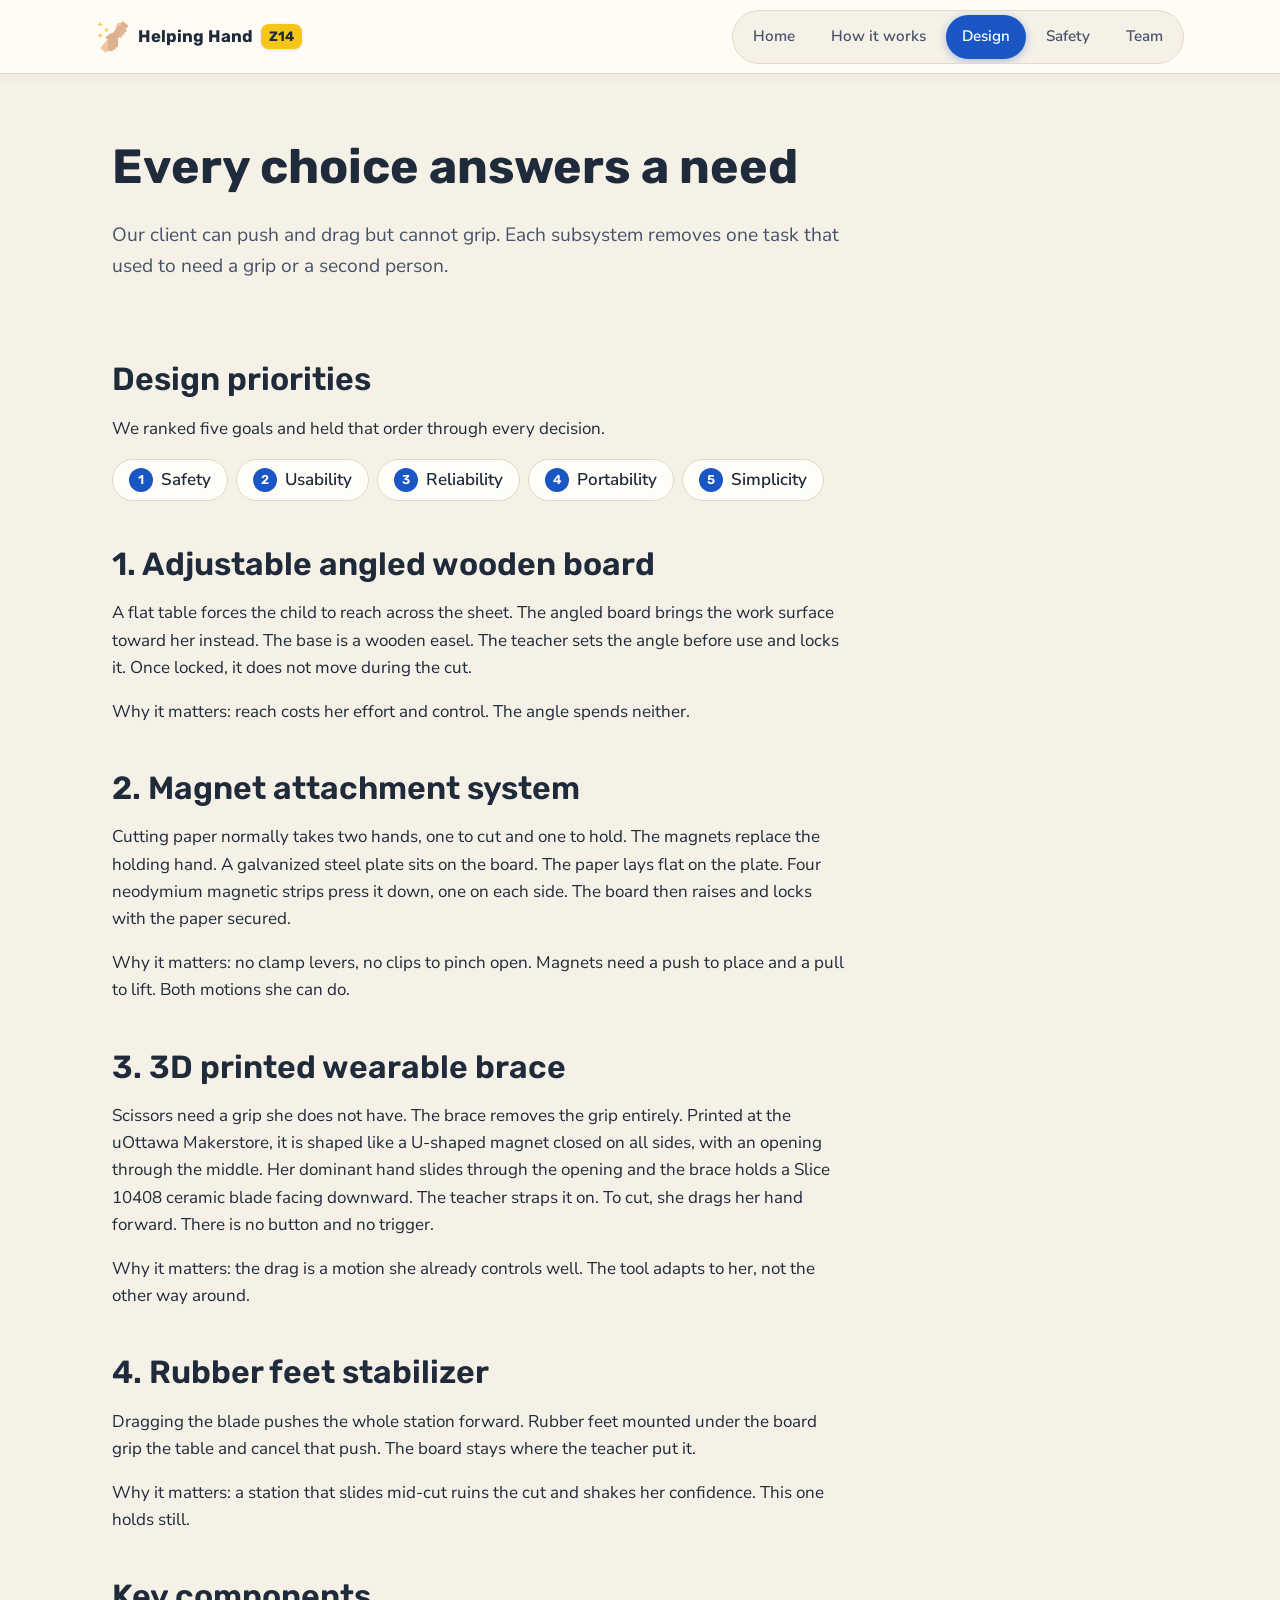
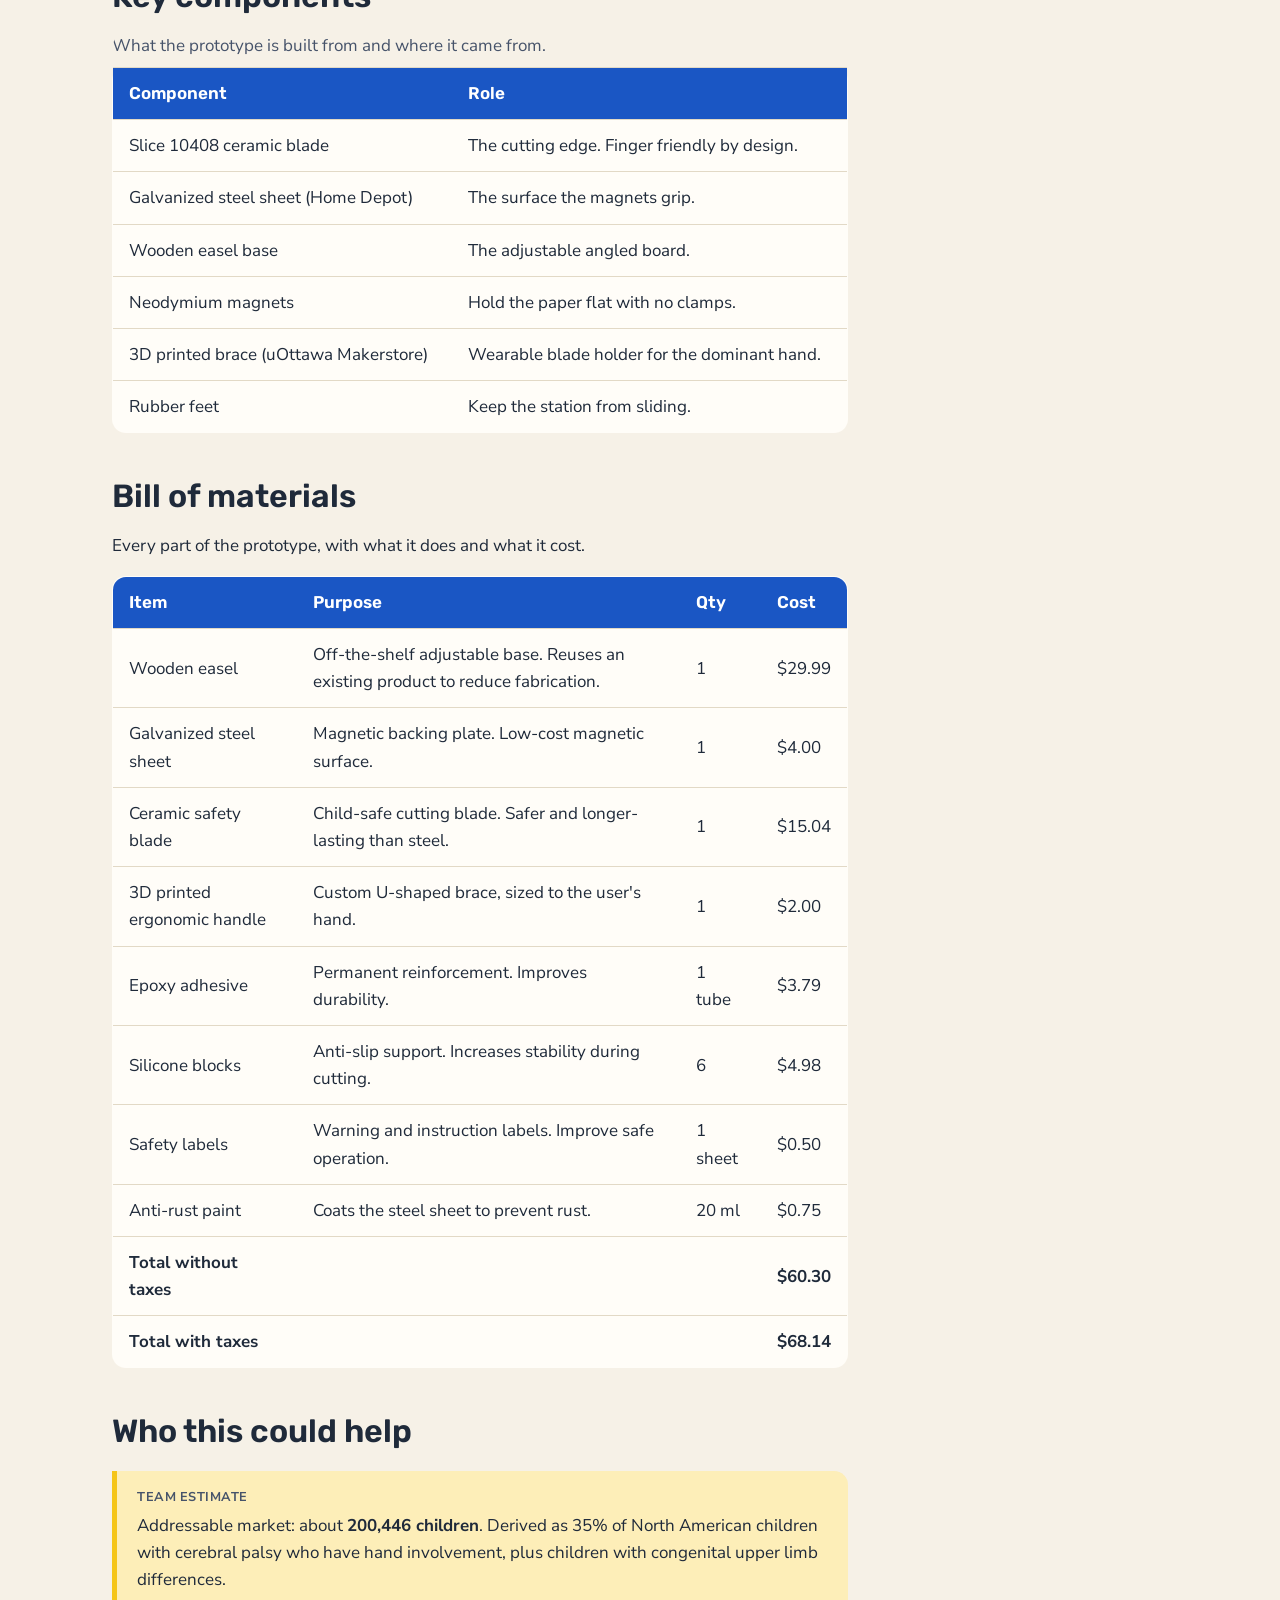
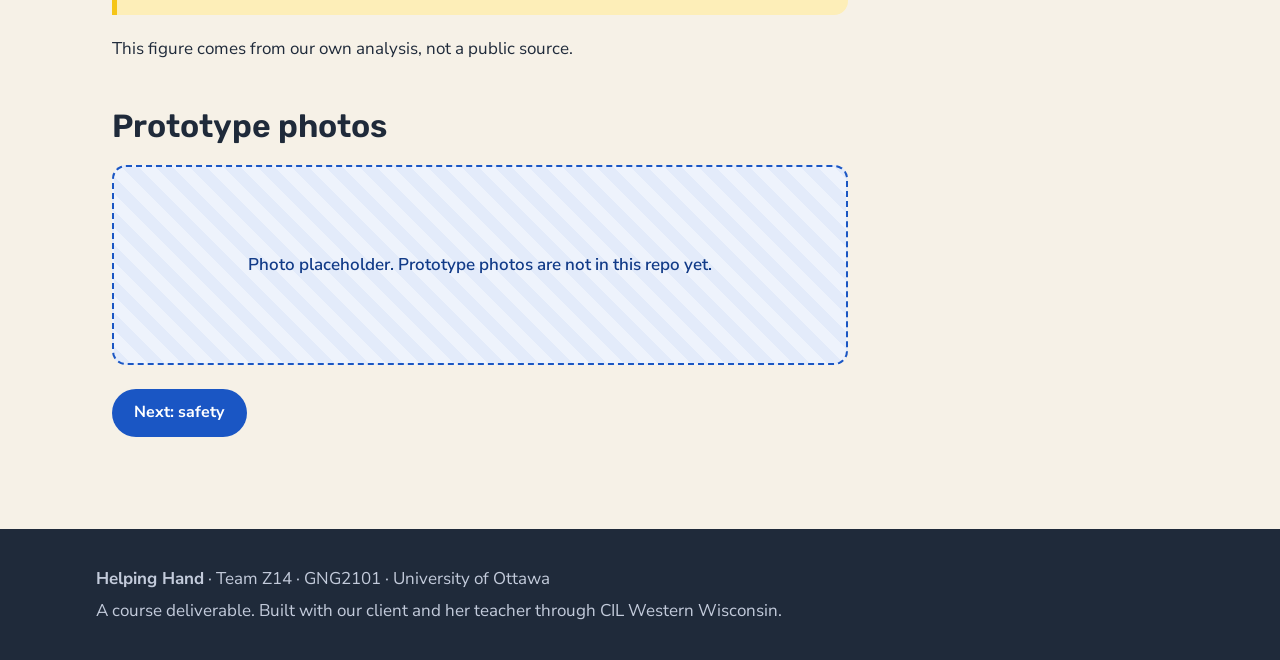
==== commit 8ac31b92: "Use the provided helping-hands image as the logo Replaces the inline SVG mark and favicon with logo." ====
--- a/design.html
+++ b/design.html
@@ -5,7 +5,7 @@
   <meta name="viewport" content="width=device-width, initial-scale=1, viewport-fit=cover">
   <meta name="description" content="The four subsystems of the one-hand adaptive cutting station in detail, with the design priorities and the reasoning behind each choice.">
   <title>Design | One-Hand Adaptive Cutting Station | Helping Hand</title>
-  <link rel="icon" href="logo.svg" type="image/svg+xml">
+  <link rel="icon" href="logo.png" type="image/png">
   <link rel="stylesheet" href="styles.css">
 </head>
 <body>
@@ -13,7 +13,7 @@
 
   <header class="site-header">
     <div class="header-inner">
-      <a class="brand" href="index.html"><svg class="brand-logo" viewBox="0 0 32 32" aria-hidden="true"><rect width="32" height="32" rx="9" fill="#f5c518"/><g class="wing wing-l" fill="none" stroke="#123b88" stroke-width="2" stroke-linecap="round"><path d="M12 16 C 7 15, 4.5 13, 3.5 10"/><path d="M12 18.5 C 8 18, 5 16.5, 4.5 14"/><path d="M12 21 C 9 20.5, 6.5 19.5, 5.5 17.5"/></g><g class="wing wing-r" fill="none" stroke="#123b88" stroke-width="2" stroke-linecap="round"><path d="M20 16 C 25 15, 27.5 13, 28.5 10"/><path d="M20 18.5 C 24 18, 27 16.5, 27.5 14"/><path d="M20 21 C 23 20.5, 25.5 19.5, 26.5 17.5"/></g><g fill="#123b88"><rect x="11" y="14" width="10" height="9" rx="3"/><rect x="11" y="9.5" width="2.3" height="6" rx="1.15"/><rect x="13.9" y="8" width="2.3" height="7.5" rx="1.15"/><rect x="16.8" y="8.5" width="2.3" height="7" rx="1.15"/><rect x="19.7" y="10" width="2.3" height="5.5" rx="1.15"/></g></svg> Helping Hand <span class="brand-badge">Z14</span></a>
+      <a class="brand" href="index.html"><img class="brand-logo" src="logo.png" alt=""> Helping Hand <span class="brand-badge">Z14</span></a>
       <nav class="site-nav" aria-label="Main navigation">
         <a href="index.html">Home</a>
         <a href="how-it-works.html">How it works</a>
--- a/styles.css
+++ b/styles.css
@@ -107,25 +107,7 @@
   transform-origin: 50% 80%;
 }
 
-.brand-logo .wing { transform-box: fill-box; }
-.brand-logo .wing-l { transform-origin: 100% 50%; }
-.brand-logo .wing-r { transform-origin: 0% 50%; }
-
 @media (prefers-reduced-motion: no-preference) {
-  .brand-logo path {
-    stroke-dasharray: 60;
-    stroke-dashoffset: 60;
-    animation: logo-draw 700ms ease-out forwards;
-  }
-  .brand-logo path:nth-of-type(1) { animation-delay: 100ms; }
-  .brand-logo path:nth-of-type(2) { animation-delay: 220ms; }
-  .brand-logo path:nth-of-type(3) { animation-delay: 340ms; }
-  .brand-logo path:nth-of-type(4) { animation-delay: 460ms; }
-
-  @keyframes logo-draw {
-    to { stroke-dashoffset: 0; }
-  }
-
   .brand:hover .brand-logo,
   .brand:focus-visible .brand-logo {
     animation: logo-wave 600ms ease-in-out;
@@ -135,28 +117,6 @@
     0%, 100% { transform: rotate(0); }
     25% { transform: rotate(-12deg); }
     60% { transform: rotate(10deg); }
-  }
-
-  .brand:hover .wing-l,
-  .brand:focus-visible .wing-l {
-    animation: flap-l 700ms ease-in-out;
-  }
-
-  .brand:hover .wing-r,
-  .brand:focus-visible .wing-r {
-    animation: flap-r 700ms ease-in-out;
-  }
-
-  @keyframes flap-l {
-    0%, 100% { transform: rotate(0); }
-    35% { transform: rotate(18deg); }
-    70% { transform: rotate(-8deg); }
-  }
-
-  @keyframes flap-r {
-    0%, 100% { transform: rotate(0); }
-    35% { transform: rotate(-18deg); }
-    70% { transform: rotate(8deg); }
   }
 }
 
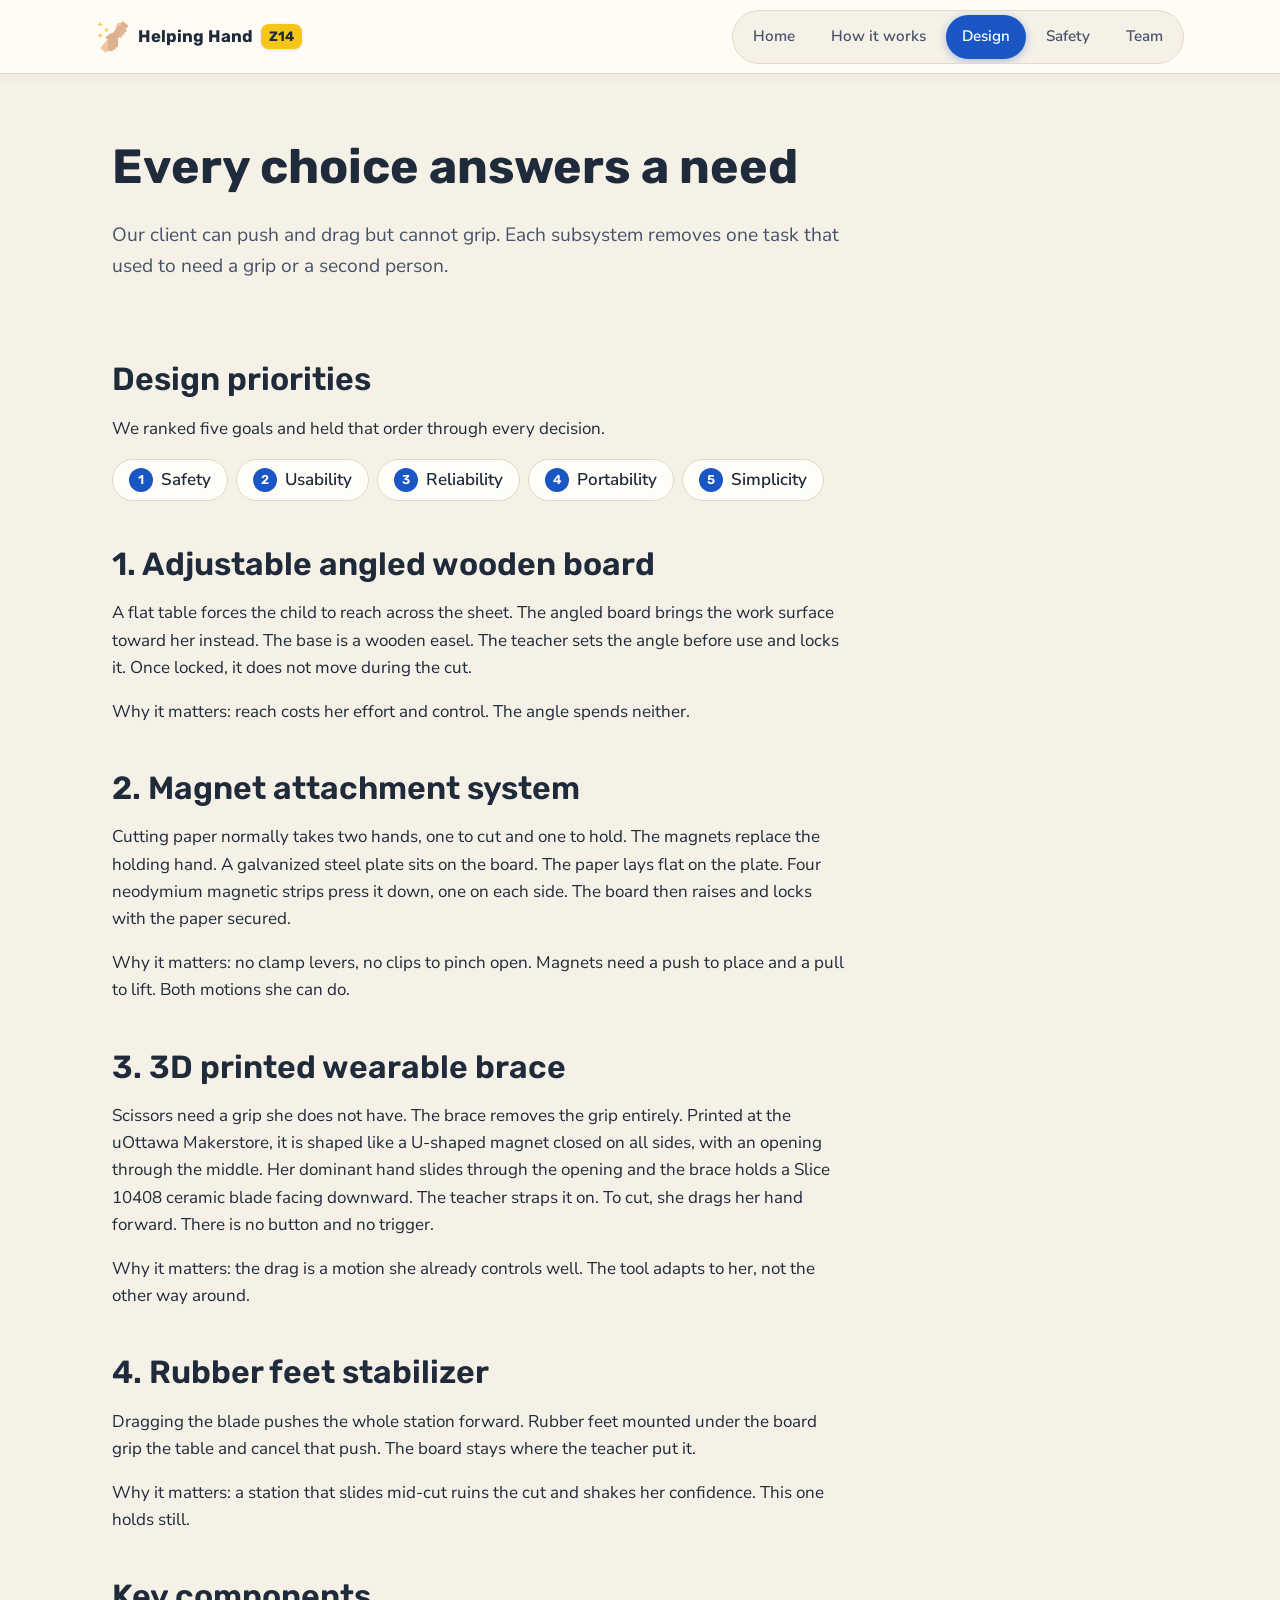
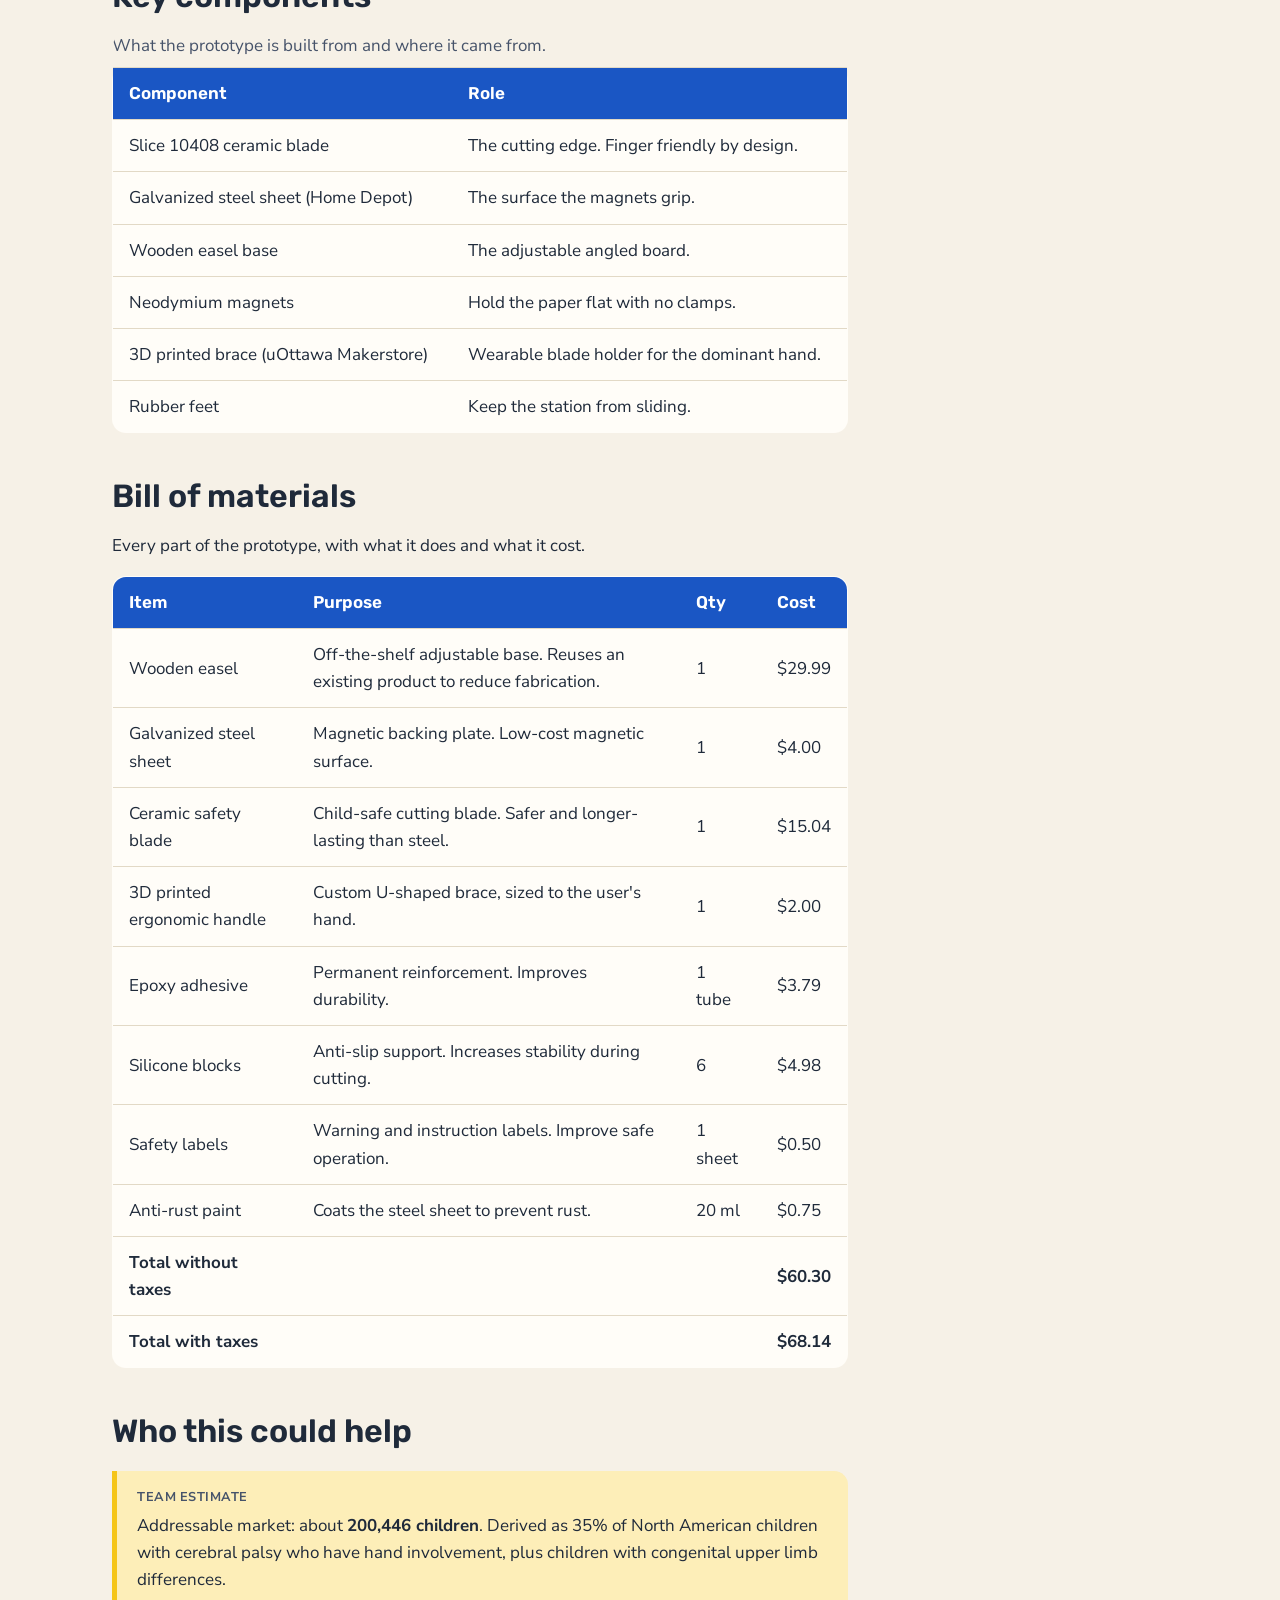
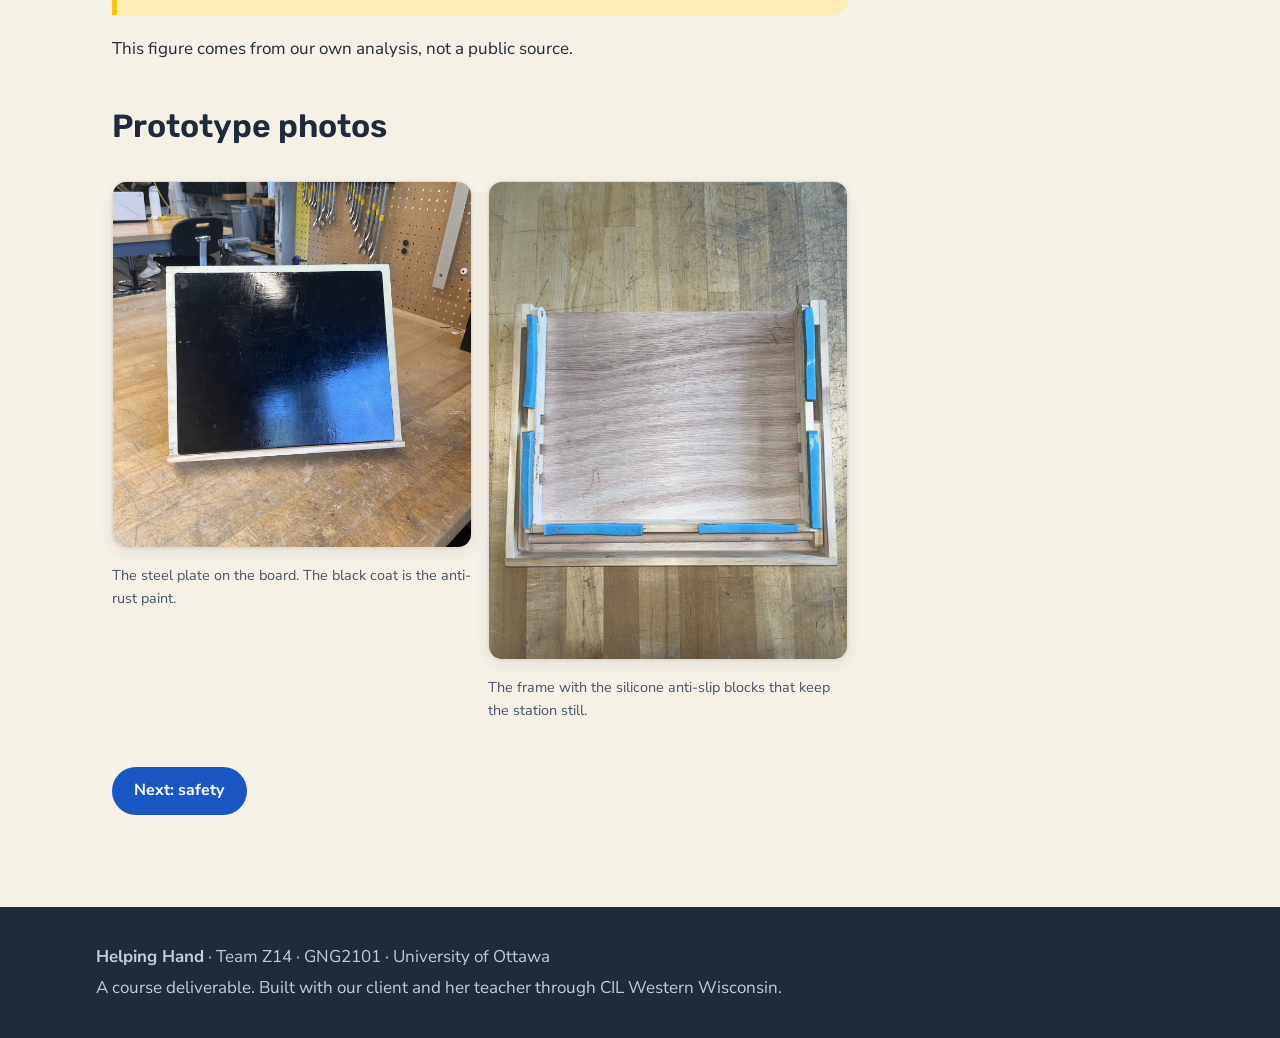
==== commit efffa328: "Replace photo placeholders with prototype photos Three web-sized JPEGs: the station at its locked an" ====
--- a/design.html
+++ b/design.html
@@ -197,8 +197,15 @@
 
     <section aria-labelledby="photos-heading" class="prose">
       <h2 id="photos-heading">Prototype photos</h2>
-      <div class="photo-placeholder" role="img" aria-label="Placeholder for photos of the four subsystems. Photos are coming.">
-        Photo placeholder. Prototype photos are not in this repo yet.
+      <div class="photo-grid">
+        <figure class="site-photo">
+          <img src="photos/front-view-plate.jpg" alt="Front view of the prototype. The steel plate, painted black, fills the angled board. A wooden ledge runs along the bottom edge." loading="lazy" width="1373" height="1400">
+          <figcaption>The steel plate on the board. The black coat is the anti-rust paint.</figcaption>
+        </figure>
+        <figure class="site-photo">
+          <img src="photos/underside-feet.jpg" alt="The board folded flat, seen from above. Blue silicone blocks line the frame edges." loading="lazy" width="1050" height="1400">
+          <figcaption>The frame with the silicone anti-slip blocks that keep the station still.</figcaption>
+        </figure>
       </div>
       <div class="cta-row">
         <a class="btn btn-primary" href="safety.html">Next: safety</a>
--- a/styles.css
+++ b/styles.css
@@ -370,26 +370,34 @@
   font-family: 'Rubik', sans-serif;
 }
 
-/* Photo placeholder */
-.photo-placeholder {
-  background: repeating-linear-gradient(
-    45deg,
-    var(--blue-tint),
-    var(--blue-tint) 12px,
-    #eef3fc 12px,
-    #eef3fc 24px
-  );
-  border: 2px dashed var(--blue);
+/* Prototype photos */
+.site-photo {
+  margin: 1.25rem 0;
+}
+
+.site-photo img {
+  width: 100%;
+  height: auto;
   border-radius: var(--radius);
-  min-height: 200px;
-  display: flex;
-  align-items: center;
-  justify-content: center;
-  text-align: center;
-  color: var(--blue-dark);
-  font-weight: 600;
-  padding: 1rem;
-  margin: 1.25rem 0;
+  border: 1px solid var(--line);
+  box-shadow: var(--shadow);
+}
+
+.site-photo figcaption {
+  margin-top: 0.5rem;
+  font-size: 0.9rem;
+  color: var(--ink-soft);
+}
+
+.photo-grid {
+  display: grid;
+  grid-template-columns: 1fr;
+  gap: 0 1rem;
+  max-width: 46rem;
+}
+
+@media (min-width: 640px) {
+  .photo-grid { grid-template-columns: 1fr 1fr; }
 }
 
 /* Estimate note */
